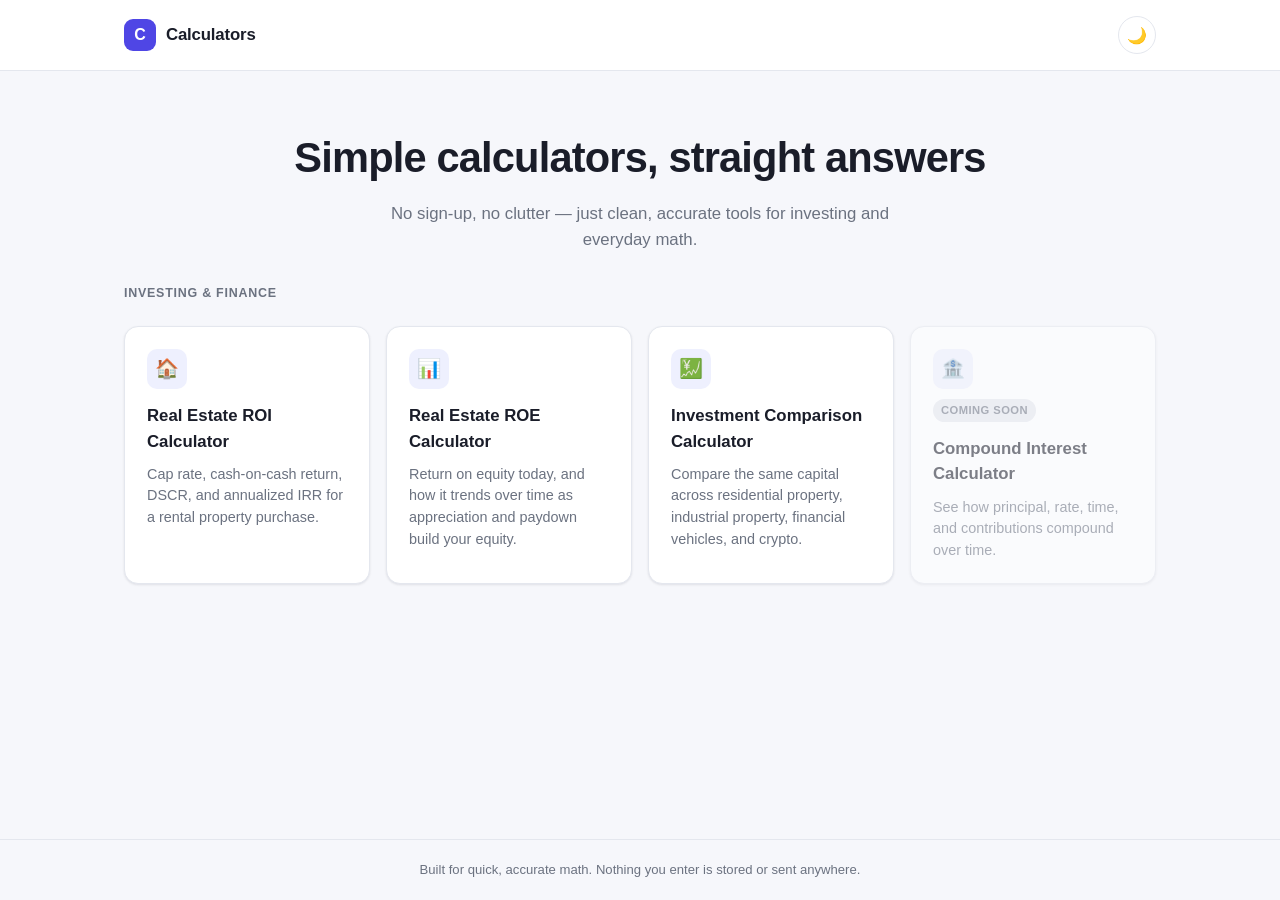
==== index.html @ d0af9599 "Add investment comparison calculator across four asset classes Compares the same capital deployed in" ====
<!doctype html>
<html lang="en">
<head>
  <meta charset="UTF-8" />
  <meta name="viewport" content="width=device-width, initial-scale=1.0" />
  <title>Calculators — Fast, focused financial &amp; everyday tools</title>
  <meta name="description" content="A collection of simple, accurate calculators for investing, finance, and everyday math." />
  <link rel="icon" href="data:image/svg+xml,<svg xmlns=%22http://www.w3.org/2000/svg%22 viewBox=%220 0 100 100%22><text y=%22.9em%22 font-size=%2290%22>🧮</text></svg>" />
  <link rel="stylesheet" href="css/styles.css" />
</head>
<body>
  <header class="site-header">
    <div class="inner">
      <a class="brand" href="index.html">
        <span class="brand-mark">C</span>
        Calculators
      </a>
      <button id="theme-toggle" class="theme-toggle" aria-label="Toggle dark mode">🌙</button>
    </div>
  </header>

  <main>
    <section class="hero">
      <h1>Simple calculators, straight answers</h1>
      <p>No sign-up, no clutter — just clean, accurate tools for investing and everyday math.</p>
    </section>

    <div class="section-label">Investing &amp; Finance</div>
    <div class="calc-grid">
      <a class="calc-card" href="calculators/roi.html">
        <span class="icon">🏠</span>
        <h3>Real Estate ROI Calculator</h3>
        <p>Cap rate, cash-on-cash return, DSCR, and annualized IRR for a rental property purchase.</p>
      </a>

      <a class="calc-card" href="calculators/roe.html">
        <span class="icon">📊</span>
        <h3>Real Estate ROE Calculator</h3>
        <p>Return on equity today, and how it trends over time as appreciation and paydown build your equity.</p>
      </a>

      <a class="calc-card" href="calculators/comparison.html">
        <span class="icon">💹</span>
        <h3>Investment Comparison Calculator</h3>
        <p>Compare the same capital across residential property, industrial property, financial vehicles, and crypto.</p>
      </a>

      <div class="calc-card disabled">
        <span class="icon">🏦</span>
        <span class="badge soon">Coming soon</span>
        <h3>Compound Interest Calculator</h3>
        <p>See how principal, rate, time, and contributions compound over time.</p>
      </div>
    </div>
  </main>

  <footer class="site-footer">
    Built for quick, accurate math. Nothing you enter is stored or sent anywhere.
  </footer>

  <script src="js/theme.js"></script>
</body>
</html>
---- css/styles.css ----
:root {
  --bg: #f6f7fb;
  --surface: #ffffff;
  --surface-hover: #fbfbfe;
  --border: #e4e7ee;
  --text: #1a1d29;
  --text-muted: #6b7280;
  --accent: #4f46e5;
  --accent-hover: #4338ca;
  --accent-soft: #eef0fe;
  --positive: #16a34a;
  --negative: #dc2626;
  --shadow: 0 1px 2px rgba(16, 24, 40, 0.04), 0 1px 3px rgba(16, 24, 40, 0.06);
  --shadow-lg: 0 4px 6px rgba(16, 24, 40, 0.05), 0 10px 20px rgba(16, 24, 40, 0.06);
  --radius: 14px;
  --radius-sm: 8px;
  --series-residential: #2a78d6;
  --series-industrial: #008300;
  --series-financial: #e87ba4;
  --series-crypto: #eda100;
}

:root[data-theme="dark"] {
  --bg: #111318;
  --surface: #1a1d26;
  --surface-hover: #20232e;
  --border: #2b2f3a;
  --text: #edeef2;
  --text-muted: #9aa0ac;
  --accent: #818cf8;
  --accent-hover: #a5b0fb;
  --accent-soft: #262a44;
  --positive: #4ade80;
  --negative: #f87171;
  --shadow: 0 1px 2px rgba(0, 0, 0, 0.2), 0 1px 3px rgba(0, 0, 0, 0.3);
  --shadow-lg: 0 4px 6px rgba(0, 0, 0, 0.2), 0 10px 24px rgba(0, 0, 0, 0.35);
  --series-residential: #3987e5;
  --series-industrial: #008300;
  --series-financial: #d55181;
  --series-crypto: #c98500;
}

@media (prefers-color-scheme: dark) {
  :root:not([data-theme="light"]) {
    --bg: #111318;
    --surface: #1a1d26;
    --surface-hover: #20232e;
    --border: #2b2f3a;
    --text: #edeef2;
    --text-muted: #9aa0ac;
    --accent: #818cf8;
    --accent-hover: #a5b0fb;
    --accent-soft: #262a44;
    --positive: #4ade80;
    --negative: #f87171;
    --shadow: 0 1px 2px rgba(0, 0, 0, 0.2), 0 1px 3px rgba(0, 0, 0, 0.3);
    --shadow-lg: 0 4px 6px rgba(0, 0, 0, 0.2), 0 10px 24px rgba(0, 0, 0, 0.35);
    --series-residential: #3987e5;
    --series-industrial: #008300;
    --series-financial: #d55181;
    --series-crypto: #c98500;
  }
}

* {
  box-sizing: border-box;
}

html, body {
  margin: 0;
  padding: 0;
}

body {
  background: var(--bg);
  color: var(--text);
  font-family: "Inter", -apple-system, BlinkMacSystemFont, "Segoe UI", Roboto, Helvetica, Arial, sans-serif;
  line-height: 1.5;
  -webkit-font-smoothing: antialiased;
  min-height: 100vh;
  display: flex;
  flex-direction: column;
  transition: background 0.2s ease, color 0.2s ease;
}

a {
  color: inherit;
  text-decoration: none;
}

.site-header {
  border-bottom: 1px solid var(--border);
  background: var(--surface);
  position: sticky;
  top: 0;
  z-index: 10;
}

.site-header .inner {
  max-width: 1080px;
  margin: 0 auto;
  padding: 16px 24px;
  display: flex;
  align-items: center;
  justify-content: space-between;
}

.brand {
  display: flex;
  align-items: center;
  gap: 10px;
  font-weight: 700;
  font-size: 1.05rem;
  letter-spacing: -0.01em;
}

.brand-mark {
  display: inline-flex;
  align-items: center;
  justify-content: center;
  width: 32px;
  height: 32px;
  border-radius: 9px;
  background: var(--accent);
  color: #fff;
  font-size: 1rem;
  font-weight: 800;
}

.theme-toggle {
  border: 1px solid var(--border);
  background: var(--surface);
  color: var(--text);
  border-radius: 999px;
  width: 38px;
  height: 38px;
  display: inline-flex;
  align-items: center;
  justify-content: center;
  cursor: pointer;
  font-size: 1rem;
  transition: background 0.15s ease, transform 0.1s ease;
}

.theme-toggle:hover {
  background: var(--surface-hover);
}

.theme-toggle:active {
  transform: scale(0.94);
}

main {
  flex: 1;
  width: 100%;
}

.container {
  max-width: 1080px;
  margin: 0 auto;
  padding: 0 24px;
}

.hero {
  padding: 56px 24px 32px;
  text-align: center;
}

.hero h1 {
  font-size: clamp(1.8rem, 4vw, 2.6rem);
  margin: 0 0 12px;
  letter-spacing: -0.02em;
}

.hero p {
  color: var(--text-muted);
  font-size: 1.05rem;
  max-width: 560px;
  margin: 0 auto;
}

.calc-grid {
  display: grid;
  grid-template-columns: repeat(auto-fill, minmax(240px, 1fr));
  gap: 16px;
  padding: 24px 24px 64px;
  max-width: 1080px;
  margin: 0 auto;
}

.calc-card {
  background: var(--surface);
  border: 1px solid var(--border);
  border-radius: var(--radius);
  padding: 22px;
  box-shadow: var(--shadow);
  transition: transform 0.15s ease, box-shadow 0.15s ease, border-color 0.15s ease;
  display: flex;
  flex-direction: column;
  gap: 10px;
}

.calc-card:hover {
  transform: translateY(-2px);
  box-shadow: var(--shadow-lg);
  border-color: var(--accent);
}

.calc-card .icon {
  width: 40px;
  height: 40px;
  border-radius: 10px;
  background: var(--accent-soft);
  color: var(--accent);
  display: inline-flex;
  align-items: center;
  justify-content: center;
  font-size: 1.2rem;
}

.calc-card h3 {
  margin: 4px 0 0;
  font-size: 1.05rem;
}

.calc-card p {
  margin: 0;
  color: var(--text-muted);
  font-size: 0.9rem;
}

.calc-card.disabled {
  opacity: 0.55;
  cursor: default;
}

.calc-card.disabled:hover {
  transform: none;
  box-shadow: var(--shadow);
  border-color: var(--border);
}

.badge {
  align-self: flex-start;
  font-size: 0.7rem;
  font-weight: 600;
  text-transform: uppercase;
  letter-spacing: 0.04em;
  padding: 3px 8px;
  border-radius: 999px;
  background: var(--accent-soft);
  color: var(--accent);
}

.badge.soon {
  background: var(--border);
  color: var(--text-muted);
}

.section-label {
  max-width: 1080px;
  margin: 0 auto;
  padding: 0 24px;
  color: var(--text-muted);
  font-size: 0.78rem;
  font-weight: 700;
  text-transform: uppercase;
  letter-spacing: 0.06em;
}

.breadcrumb {
  max-width: 760px;
  margin: 24px auto 0;
  padding: 0 24px;
  font-size: 0.85rem;
  color: var(--text-muted);
}

.breadcrumb a:hover {
  color: var(--accent);
}

.calc-page {
  max-width: 760px;
  margin: 0 auto;
  padding: 20px 24px 72px;
}

.calc-page h1 {
  font-size: clamp(1.5rem, 3.5vw, 2rem);
  margin: 8px 0 4px;
  letter-spacing: -0.02em;
}

.calc-page .subtitle {
  color: var(--text-muted);
  margin: 0 0 28px;
}

.panel {
  background: var(--surface);
  border: 1px solid var(--border);
  border-radius: var(--radius);
  box-shadow: var(--shadow);
  padding: 28px;
}

.panel-section + .panel-section {
  margin-top: 30px;
  padding-top: 26px;
  border-top: 1px solid var(--border);
}

.panel-section-header {
  margin-bottom: 16px;
}

.panel-section-header h2 {
  font-size: 0.95rem;
  margin: 0 0 3px;
}

.panel-section-header p {
  margin: 0;
  font-size: 0.82rem;
  color: var(--text-muted);
}

.field-grid {
  display: grid;
  grid-template-columns: 1fr 1fr;
  gap: 18px;
}

.field-grid.cols-3 {
  grid-template-columns: repeat(3, 1fr);
}

.field {
  display: flex;
  flex-direction: column;
  gap: 6px;
}

.field.full {
  grid-column: 1 / -1;
}

.field label {
  font-size: 0.85rem;
  font-weight: 600;
  color: var(--text);
}

.field .hint {
  font-size: 0.78rem;
  color: var(--text-muted);
  margin-top: -2px;
}

.field .computed-note {
  font-size: 0.78rem;
  color: var(--accent);
  margin-top: -2px;
  font-weight: 600;
}

.input-wrap {
  position: relative;
  display: flex;
  align-items: center;
}

.input-wrap .prefix,
.input-wrap .suffix {
  position: absolute;
  color: var(--text-muted);
  font-size: 0.95rem;
  pointer-events: none;
}

.input-wrap .prefix {
  left: 14px;
}

.input-wrap .suffix {
  right: 14px;
}

.input-wrap.has-prefix input {
  padding-left: 28px;
}

.input-wrap.has-suffix input {
  padding-right: 32px;
}

input[type="number"],
input[type="text"] {
  width: 100%;
  padding: 11px 14px;
  border-radius: var(--radius-sm);
  border: 1px solid var(--border);
  background: var(--bg);
  color: var(--text);
  font-size: 1rem;
  font-family: inherit;
  transition: border-color 0.15s ease, box-shadow 0.15s ease;
}

input[type="number"]:focus,
input[type="text"]:focus {
  outline: none;
  border-color: var(--accent);
  box-shadow: 0 0 0 3px var(--accent-soft);
}

input[type="number"]::-webkit-outer-spin-button,
input[type="number"]::-webkit-inner-spin-button {
  -webkit-appearance: none;
  margin: 0;
}

.results {
  margin-top: 26px;
  display: grid;
  grid-template-columns: repeat(auto-fit, minmax(160px, 1fr));
  gap: 14px;
}

.result-tile {
  background: var(--bg);
  border: 1px solid var(--border);
  border-radius: var(--radius-sm);
  padding: 16px;
}

.result-tile .label {
  font-size: 0.78rem;
  color: var(--text-muted);
  font-weight: 600;
  text-transform: uppercase;
  letter-spacing: 0.04em;
  margin-bottom: 6px;
}

.result-tile .value {
  font-size: 1.5rem;
  font-weight: 700;
  letter-spacing: -0.01em;
}

.result-tile .value.positive {
  color: var(--positive);
}

.result-tile .value.negative {
  color: var(--negative);
}

.result-tile.primary {
  background: var(--accent-soft);
  border-color: transparent;
}

.result-tile.primary .value {
  color: var(--accent);
}

.result-tile .value.small {
  font-size: 1.15rem;
}

.result-tile .sub {
  font-size: 0.72rem;
  color: var(--text-muted);
  margin-top: 4px;
}

.results-section {
  margin-top: 30px;
  padding-top: 24px;
  border-top: 1px solid var(--border);
}

.results-section:first-of-type {
  margin-top: 26px;
  padding-top: 24px;
}

.results-section-title {
  display: flex;
  align-items: baseline;
  justify-content: space-between;
  gap: 10px;
  margin-bottom: 14px;
}

.results-section-title h2 {
  font-size: 0.95rem;
  margin: 0;
}

.results-section-title .note {
  font-size: 0.78rem;
  color: var(--text-muted);
}

.results.dense {
  grid-template-columns: repeat(auto-fit, minmax(140px, 1fr));
}

.explainer {
  margin-top: 28px;
  padding-top: 24px;
  border-top: 1px solid var(--border);
  color: var(--text-muted);
  font-size: 0.92rem;
}

.explainer h2 {
  font-size: 1rem;
  color: var(--text);
  margin: 0 0 8px;
}

.explainer code {
  background: var(--bg);
  border: 1px solid var(--border);
  padding: 1px 6px;
  border-radius: 5px;
  font-size: 0.85em;
}

.explainer .formula-block {
  margin: 0 0 16px;
}

.explainer .formula-block:last-child {
  margin-bottom: 0;
}

.explainer .formula-block h3 {
  font-size: 0.88rem;
  color: var(--text);
  margin: 0 0 4px;
}

.callout {
  margin-top: 18px;
  padding: 14px 16px;
  border-radius: var(--radius-sm);
  background: var(--accent-soft);
  border: 1px solid transparent;
  font-size: 0.85rem;
  color: var(--text);
}

.callout strong {
  color: var(--accent);
}

.table-wrap {
  margin-top: 16px;
  border: 1px solid var(--border);
  border-radius: var(--radius-sm);
  overflow-x: auto;
}

table.data-table {
  width: 100%;
  border-collapse: collapse;
  font-size: 0.84rem;
  white-space: nowrap;
}

.data-table th,
.data-table td {
  padding: 10px 14px;
  text-align: right;
}

.data-table th:first-child,
.data-table td:first-child {
  text-align: left;
}

.data-table thead th {
  background: var(--bg);
  font-weight: 600;
  color: var(--text-muted);
  font-size: 0.7rem;
  text-transform: uppercase;
  letter-spacing: 0.04em;
  border-bottom: 1px solid var(--border);
  position: sticky;
  top: 0;
}

.data-table tbody tr:not(:last-child) td {
  border-bottom: 1px solid var(--border);
}

.data-table tbody tr:hover {
  background: var(--surface-hover);
}

.data-table td.positive {
  color: var(--positive);
}

.data-table td.negative {
  color: var(--negative);
}

.site-footer {
  border-top: 1px solid var(--border);
  padding: 20px 24px;
  text-align: center;
  color: var(--text-muted);
  font-size: 0.82rem;
}

/* Asset-class details sections */

.asset-details {
  border: 1px solid var(--border);
  border-radius: var(--radius-sm);
  background: var(--bg);
}

.asset-details + .asset-details {
  margin-top: 14px;
}

.asset-details summary {
  cursor: pointer;
  padding: 16px 18px;
  display: flex;
  align-items: center;
  gap: 10px;
  font-weight: 700;
  font-size: 0.95rem;
  list-style: none;
}

.asset-details summary::-webkit-details-marker {
  display: none;
}

.asset-details summary .chevron {
  margin-left: auto;
  color: var(--text-muted);
  font-size: 0.8rem;
  transition: transform 0.15s ease;
}

.asset-details[open] summary .chevron {
  transform: rotate(90deg);
}

.asset-details summary .blurb {
  font-weight: 400;
  font-size: 0.82rem;
  color: var(--text-muted);
  margin-left: 4px;
}

.asset-details .details-body {
  padding: 4px 18px 20px;
}

.swatch {
  display: inline-block;
  width: 11px;
  height: 11px;
  border-radius: 3px;
  flex: none;
}

.swatch.residential { background: var(--series-residential); }
.swatch.industrial { background: var(--series-industrial); }
.swatch.financial { background: var(--series-financial); }
.swatch.crypto { background: var(--series-crypto); }

/* Bar chart */

.bar-chart {
  display: flex;
  flex-direction: column;
  gap: 16px;
  margin-top: 8px;
}

.bar-row {
  display: grid;
  grid-template-columns: 112px 1fr;
  align-items: center;
  gap: 12px;
}

.bar-row .bar-label {
  display: flex;
  align-items: center;
  gap: 8px;
  font-size: 0.84rem;
  font-weight: 600;
  color: var(--text);
}

.bar-track {
  position: relative;
  height: 24px;
}

.bar-track .zero-line {
  position: absolute;
  top: -3px;
  bottom: -3px;
  width: 1px;
  background: var(--border);
}

.bar-track .bar-fill {
  position: absolute;
  top: 2px;
  bottom: 2px;
  border-radius: 4px;
  min-width: 3px;
}

.bar-track .bar-value {
  position: absolute;
  top: 50%;
  transform: translateY(-50%);
  font-size: 0.82rem;
  font-weight: 700;
  color: var(--text);
  white-space: nowrap;
}

@media (max-width: 700px) {
  .field-grid.cols-3 {
    grid-template-columns: 1fr 1fr;
  }
}

@media (max-width: 560px) {
  .field-grid,
  .field-grid.cols-3 {
    grid-template-columns: 1fr;
  }
}
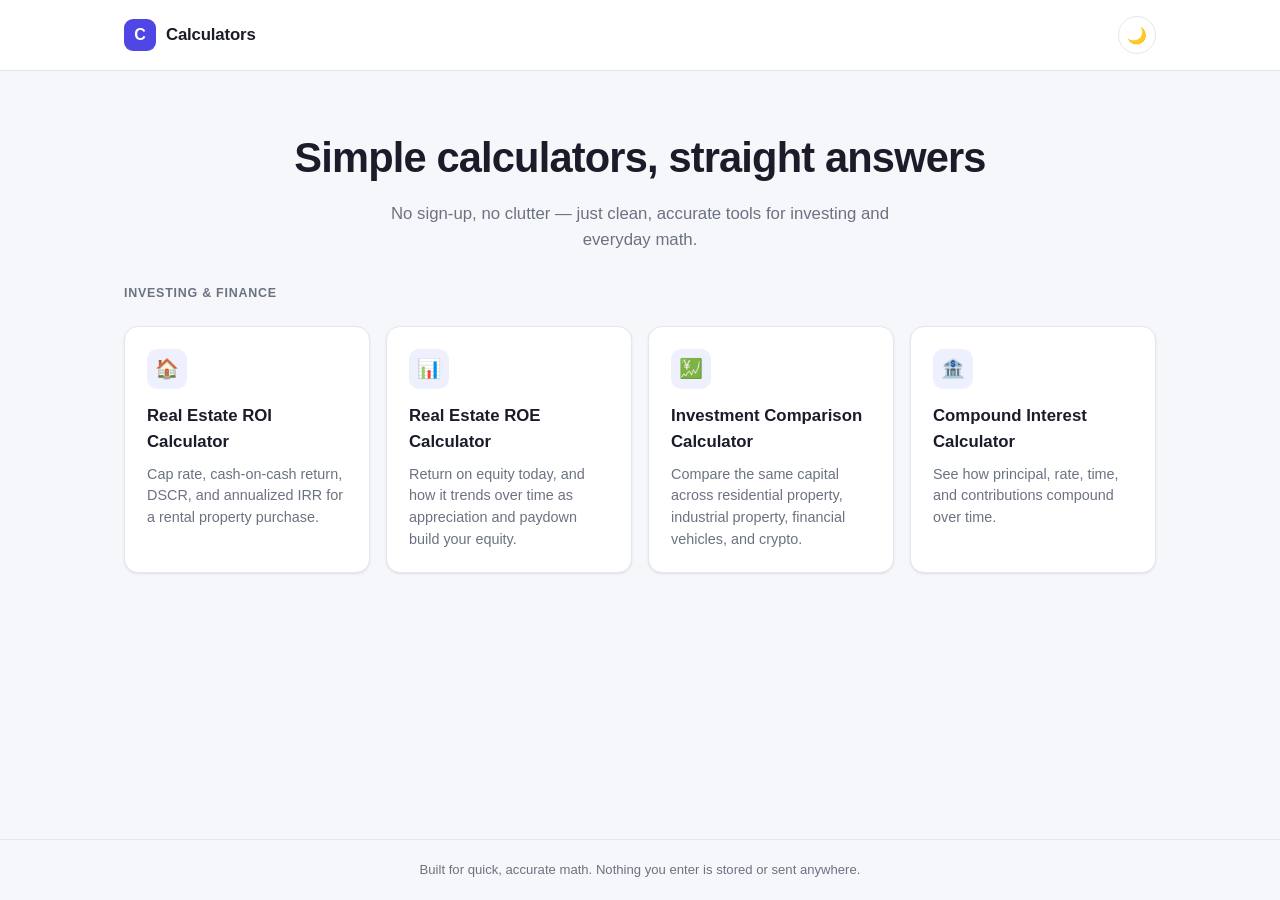
==== commit 49bdbadc: "Add compound interest calculator Principal plus a monthly contribution, compounded at a chosen frequ" ====
--- a/index.html
+++ b/index.html
@@ -45,12 +45,11 @@
         <p>Compare the same capital across residential property, industrial property, financial vehicles, and crypto.</p>
       </a>
 
-      <div class="calc-card disabled">
+      <a class="calc-card" href="calculators/compound-interest.html">
         <span class="icon">🏦</span>
-        <span class="badge soon">Coming soon</span>
         <h3>Compound Interest Calculator</h3>
         <p>See how principal, rate, time, and contributions compound over time.</p>
-      </div>
+      </a>
     </div>
   </main>
 
--- a/css/styles.css
+++ b/css/styles.css
@@ -18,6 +18,8 @@
   --series-industrial: #008300;
   --series-financial: #e87ba4;
   --series-crypto: #eda100;
+  --stack-principal: #c7cbe0;
+  --stack-interest: #4f46e5;
 }
 
 :root[data-theme="dark"] {
@@ -38,6 +40,8 @@
   --series-industrial: #008300;
   --series-financial: #d55181;
   --series-crypto: #c98500;
+  --stack-principal: #383c4a;
+  --stack-interest: #818cf8;
 }
 
 @media (prefers-color-scheme: dark) {
@@ -59,6 +63,8 @@
     --series-industrial: #008300;
     --series-financial: #d55181;
     --series-crypto: #c98500;
+    --stack-principal: #383c4a;
+    --stack-interest: #818cf8;
   }
 }
 
@@ -396,7 +402,8 @@
 }
 
 input[type="number"],
-input[type="text"] {
+input[type="text"],
+select {
   width: 100%;
   padding: 11px 14px;
   border-radius: var(--radius-sm);
@@ -408,8 +415,18 @@
   transition: border-color 0.15s ease, box-shadow 0.15s ease;
 }
 
+select {
+  appearance: none;
+  background-image: url("data:image/svg+xml,%3Csvg xmlns='http://www.w3.org/2000/svg' width='10' height='6' viewBox='0 0 10 6'%3E%3Cpath d='M1 1l4 4 4-4' stroke='%236b7280' stroke-width='1.5' fill='none' stroke-linecap='round' stroke-linejoin='round'/%3E%3C/svg%3E");
+  background-repeat: no-repeat;
+  background-position: right 14px center;
+  padding-right: 32px;
+  cursor: pointer;
+}
+
 input[type="number"]:focus,
-input[type="text"]:focus {
+input[type="text"]:focus,
+select:focus {
   outline: none;
   border-color: var(--accent);
   box-shadow: 0 0 0 3px var(--accent-soft);
@@ -739,6 +756,100 @@
   white-space: nowrap;
 }
 
+/* Growth chart (stacked columns) */
+
+.chart-legend {
+  display: flex;
+  gap: 18px;
+  margin-bottom: 14px;
+  font-size: 0.82rem;
+  color: var(--text-muted);
+}
+
+.chart-legend .legend-item {
+  display: flex;
+  align-items: center;
+  gap: 7px;
+}
+
+.chart-legend .swatch {
+  border-radius: 2px;
+}
+
+.growth-chart-wrap {
+  overflow-x: auto;
+  padding-bottom: 4px;
+}
+
+.growth-chart {
+  display: flex;
+  align-items: flex-end;
+  gap: 3px;
+  height: 220px;
+  min-width: 100%;
+  border-bottom: 1px solid var(--border);
+  padding-top: 28px;
+}
+
+.growth-col {
+  flex: 1 0 auto;
+  width: 14px;
+  height: 100%;
+  display: flex;
+  flex-direction: column;
+  justify-content: flex-end;
+  position: relative;
+}
+
+.growth-col .col-bar {
+  display: flex;
+  flex-direction: column;
+  width: 100%;
+  border-radius: 3px 3px 0 0;
+  overflow: hidden;
+}
+
+.growth-col .seg-interest {
+  background: var(--stack-interest);
+  width: 100%;
+}
+
+.growth-col .seg-principal {
+  background: var(--stack-principal);
+  width: 100%;
+}
+
+.growth-col .col-total {
+  position: absolute;
+  left: 50%;
+  transform: translateX(-50%);
+  font-size: 0.76rem;
+  font-weight: 700;
+  color: var(--text);
+  white-space: nowrap;
+}
+
+.growth-col .col-total.col-total-end {
+  left: auto;
+  right: 0;
+  transform: none;
+}
+
+.growth-ticks {
+  display: flex;
+  gap: 3px;
+  min-width: 100%;
+  margin-top: 6px;
+}
+
+.growth-ticks .tick {
+  flex: 1 0 auto;
+  width: 14px;
+  text-align: center;
+  font-size: 0.7rem;
+  color: var(--text-muted);
+}
+
 @media (max-width: 700px) {
   .field-grid.cols-3 {
     grid-template-columns: 1fr 1fr;
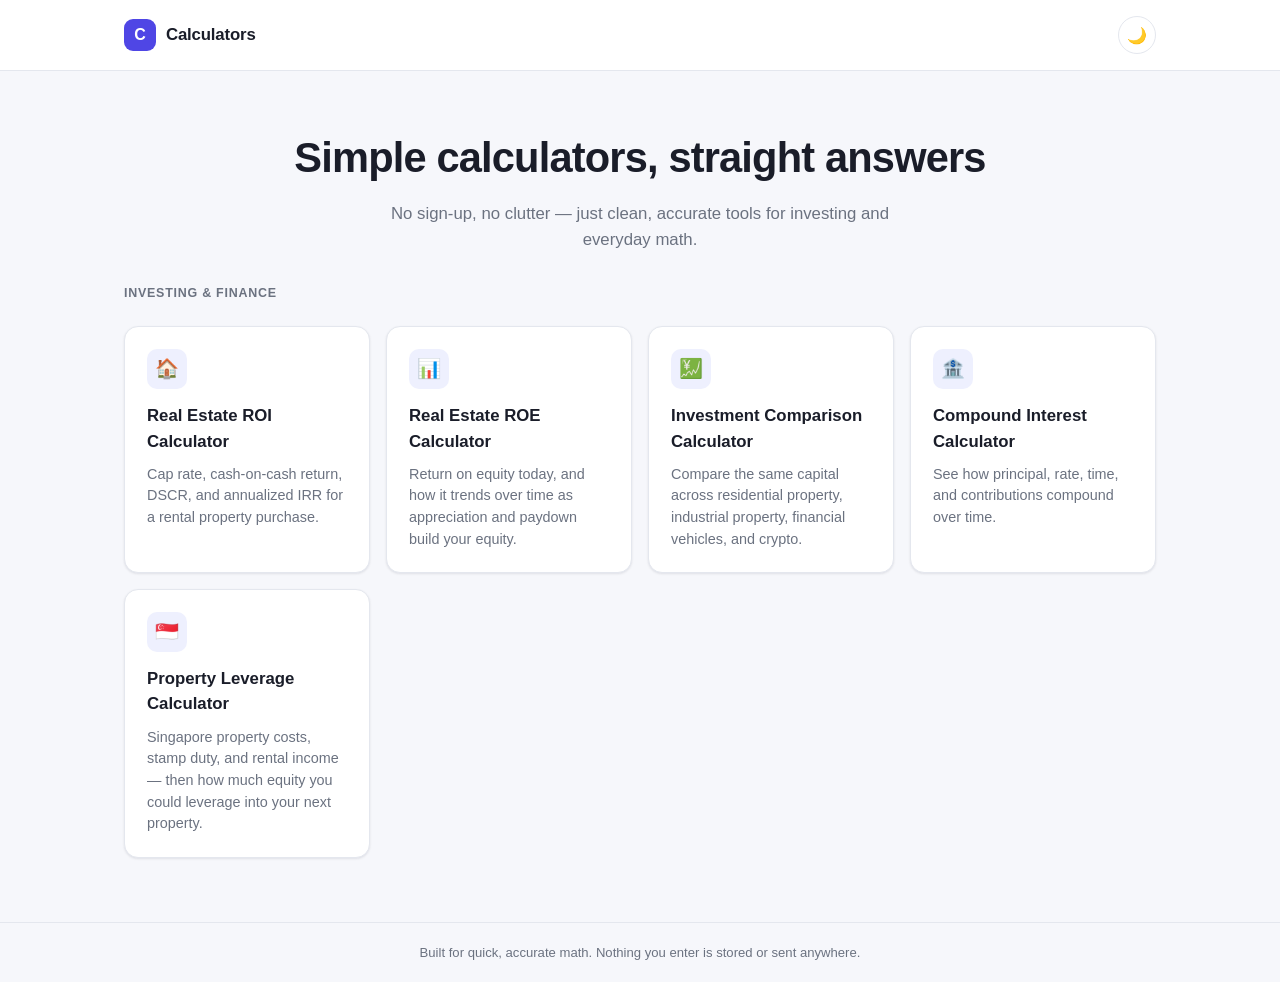
==== commit 6733e9b2: "Add Singapore property leverage calculator Reproduces the buy/hold/sell-and-leverage-into-next-prope" ====
--- a/index.html
+++ b/index.html
@@ -50,6 +50,12 @@
         <h3>Compound Interest Calculator</h3>
         <p>See how principal, rate, time, and contributions compound over time.</p>
       </a>
+
+      <a class="calc-card" href="calculators/property-leverage.html">
+        <span class="icon">🇸🇬</span>
+        <h3>Property Leverage Calculator</h3>
+        <p>Singapore property costs, stamp duty, and rental income — then how much equity you could leverage into your next property.</p>
+      </a>
     </div>
   </main>
 
--- a/css/styles.css
+++ b/css/styles.css
@@ -438,6 +438,15 @@
   margin: 0;
 }
 
+.display-value {
+  padding: 11px 14px;
+  border-radius: var(--radius-sm);
+  border: 1px solid var(--border);
+  background: var(--bg);
+  color: var(--text-muted);
+  font-size: 1rem;
+}
+
 .results {
   margin-top: 26px;
   display: grid;
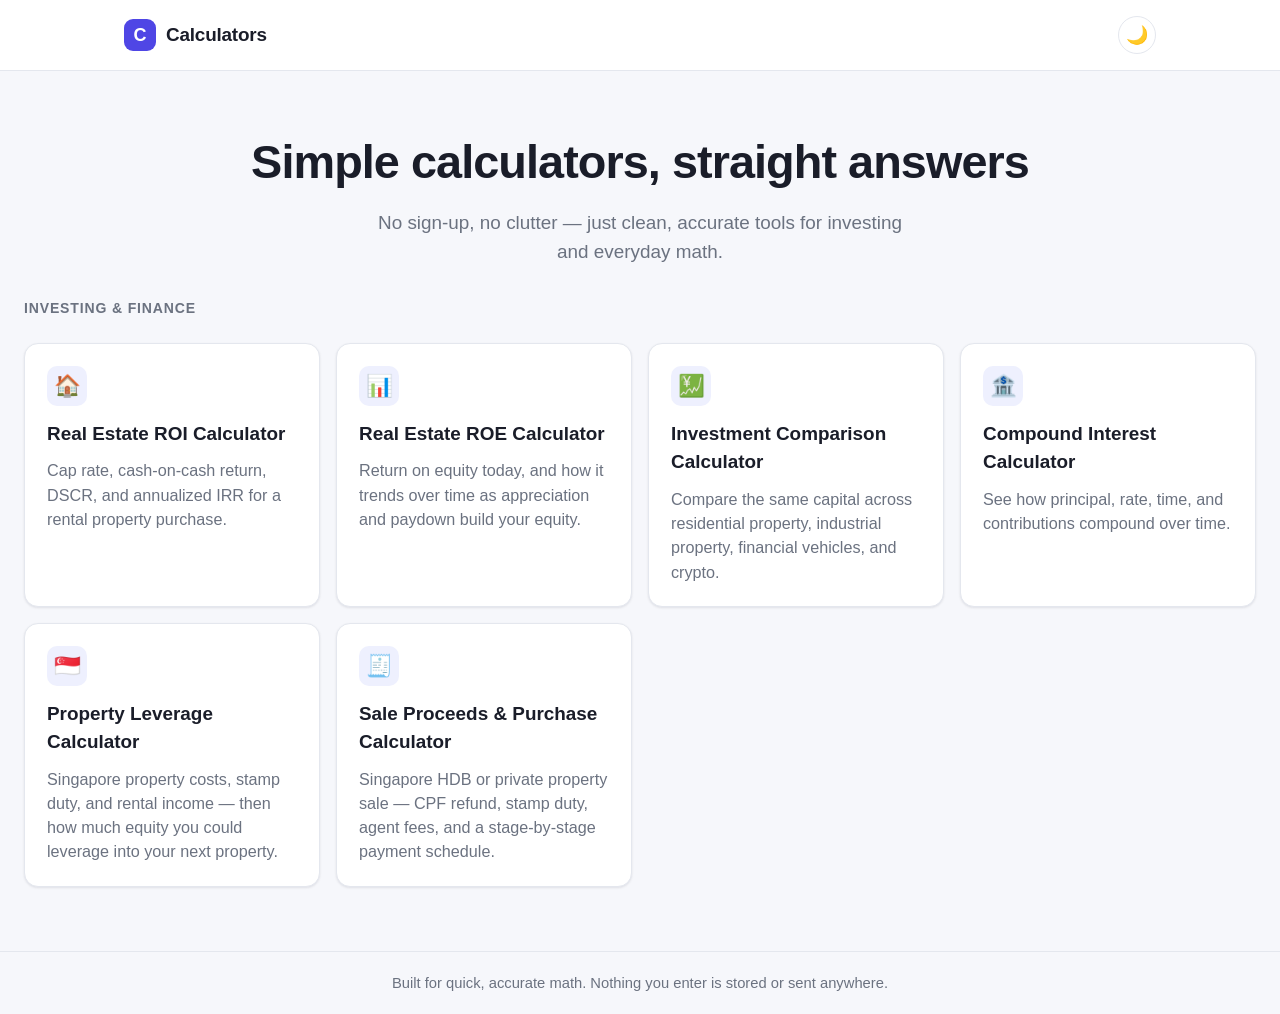
==== commit a79748b0: "Add Sale Proceeds & Purchase Calculator (Stage 1: Sale Proceeds) New calculator page with an HDB/Pri" ====
--- a/index.html
+++ b/index.html
@@ -56,6 +56,12 @@
         <h3>Property Leverage Calculator</h3>
         <p>Singapore property costs, stamp duty, and rental income — then how much equity you could leverage into your next property.</p>
       </a>
+
+      <a class="calc-card" href="calculators/property-transaction.html">
+        <span class="icon">🧾</span>
+        <h3>Sale Proceeds &amp; Purchase Calculator</h3>
+        <p>Singapore HDB or private property sale — CPF refund, stamp duty, agent fees, and a stage-by-stage payment schedule.</p>
+      </a>
     </div>
   </main>
 
--- a/css/styles.css
+++ b/css/styles.css
@@ -72,6 +72,19 @@
   box-sizing: border-box;
 }
 
+/* Author rules setting display:grid/flex on an element (e.g. .field-grid) otherwise
+   beat the browser's default [hidden] { display: none } — author styles always win
+   over the user-agent stylesheet regardless of specificity. */
+[hidden] {
+  display: none !important;
+}
+
+html {
+  /* Every font-size in this stylesheet is in rem, so bumping the root size scales the
+     whole site's type uniformly — 16px -> 18px, about 12.5% larger across the board. */
+  font-size: 112.5%;
+}
+
 html, body {
   margin: 0;
   padding: 0;
@@ -105,7 +118,7 @@
 .site-header .inner {
   max-width: 1080px;
   margin: 0 auto;
-  padding: 16px 24px;
+  padding: 16px clamp(16px, 4vw, 24px);
   display: flex;
   align-items: center;
   justify-content: space-between;
@@ -164,11 +177,11 @@
 .container {
   max-width: 1080px;
   margin: 0 auto;
-  padding: 0 24px;
+  padding: 0 clamp(16px, 4vw, 24px);
 }
 
 .hero {
-  padding: 56px 24px 32px;
+  padding: clamp(32px, 8vw, 56px) clamp(16px, 4vw, 24px) 32px;
   text-align: center;
 }
 
@@ -187,10 +200,10 @@
 
 .calc-grid {
   display: grid;
-  grid-template-columns: repeat(auto-fill, minmax(240px, 1fr));
+  grid-template-columns: repeat(auto-fill, minmax(min(240px, 100%), 1fr));
   gap: 16px;
-  padding: 24px 24px 64px;
-  max-width: 1080px;
+  padding: 24px clamp(16px, 4vw, 24px) 64px;
+  max-width: 1280px;
   margin: 0 auto;
 }
 
@@ -264,9 +277,9 @@
 }
 
 .section-label {
-  max-width: 1080px;
+  max-width: 1280px;
   margin: 0 auto;
-  padding: 0 24px;
+  padding: 0 clamp(16px, 4vw, 24px);
   color: var(--text-muted);
   font-size: 0.78rem;
   font-weight: 700;
@@ -275,9 +288,9 @@
 }
 
 .breadcrumb {
-  max-width: 760px;
+  max-width: 1120px;
   margin: 24px auto 0;
-  padding: 0 24px;
+  padding: 0 clamp(16px, 4vw, 24px);
   font-size: 0.85rem;
   color: var(--text-muted);
 }
@@ -289,7 +302,26 @@
 .calc-page {
   max-width: 760px;
   margin: 0 auto;
-  padding: 20px 24px 72px;
+  padding: 20px clamp(16px, 4vw, 24px) 72px;
+  width: 100%;
+}
+
+@media (min-width: 900px) {
+  .calc-page {
+    max-width: 900px;
+  }
+}
+
+@media (min-width: 1200px) {
+  .calc-page {
+    max-width: 1060px;
+  }
+}
+
+@media (min-width: 1600px) {
+  .calc-page {
+    max-width: 1200px;
+  }
 }
 
 .calc-page h1 {
@@ -308,7 +340,19 @@
   border: 1px solid var(--border);
   border-radius: var(--radius);
   box-shadow: var(--shadow);
-  padding: 28px;
+  padding: 20px;
+}
+
+@media (min-width: 640px) {
+  .panel {
+    padding: 28px;
+  }
+}
+
+@media (min-width: 1200px) {
+  .panel {
+    padding: 36px;
+  }
 }
 
 .panel-section + .panel-section {
@@ -334,12 +378,12 @@
 
 .field-grid {
   display: grid;
-  grid-template-columns: 1fr 1fr;
+  grid-template-columns: repeat(auto-fit, minmax(min(220px, 100%), 1fr));
   gap: 18px;
 }
 
 .field-grid.cols-3 {
-  grid-template-columns: repeat(3, 1fr);
+  grid-template-columns: repeat(auto-fit, minmax(min(160px, 100%), 1fr));
 }
 
 .field {
@@ -371,34 +415,39 @@
   font-weight: 600;
 }
 
+/* The prefix/suffix ("$", "S$", "%", "/mo"...) sit as normal flex siblings of the input,
+   taking whatever width their own text needs — rather than being absolutely positioned
+   with a hand-guessed padding reserved on the input, which silently breaks for any prefix
+   wider than a single "$" glyph (e.g. "S$") or at a larger base font size. */
 .input-wrap {
   position: relative;
   display: flex;
   align-items: center;
+  border-radius: var(--radius-sm);
+  border: 1px solid var(--border);
+  background: var(--bg);
+  transition: border-color 0.15s ease, box-shadow 0.15s ease;
+}
+
+.input-wrap:focus-within {
+  border-color: var(--accent);
+  box-shadow: 0 0 0 3px var(--accent-soft);
 }
 
 .input-wrap .prefix,
 .input-wrap .suffix {
-  position: absolute;
   color: var(--text-muted);
   font-size: 0.95rem;
-  pointer-events: none;
+  white-space: nowrap;
+  flex: none;
 }
 
 .input-wrap .prefix {
-  left: 14px;
+  padding-left: 14px;
 }
 
 .input-wrap .suffix {
-  right: 14px;
-}
-
-.input-wrap.has-prefix input {
-  padding-left: 28px;
-}
-
-.input-wrap.has-suffix input {
-  padding-right: 32px;
+  padding-right: 14px;
 }
 
 input[type="number"],
@@ -438,6 +487,28 @@
   margin: 0;
 }
 
+/* Inside .input-wrap, the border/background/focus-ring live on the wrap itself (so the
+   prefix/suffix visually sit inside the same box) — the input becomes a plain flex child. */
+.input-wrap input {
+  flex: 1;
+  min-width: 0;
+  border: none;
+  background: transparent;
+}
+
+.input-wrap.has-prefix input {
+  padding-left: 4px;
+}
+
+.input-wrap.has-suffix input {
+  padding-right: 4px;
+}
+
+.input-wrap input:focus {
+  border-color: transparent;
+  box-shadow: none;
+}
+
 .display-value {
   padding: 11px 14px;
   border-radius: var(--radius-sm);
@@ -450,7 +521,7 @@
 .results {
   margin-top: 26px;
   display: grid;
-  grid-template-columns: repeat(auto-fit, minmax(160px, 1fr));
+  grid-template-columns: repeat(auto-fit, minmax(min(160px, 100%), 1fr));
   gap: 14px;
 }
 
@@ -533,7 +604,7 @@
 }
 
 .results.dense {
-  grid-template-columns: repeat(auto-fit, minmax(140px, 1fr));
+  grid-template-columns: repeat(auto-fit, minmax(min(140px, 100%), 1fr));
 }
 
 .explainer {
@@ -859,15 +930,387 @@
   color: var(--text-muted);
 }
 
-@media (max-width: 700px) {
-  .field-grid.cols-3 {
-    grid-template-columns: 1fr 1fr;
+@media (max-width: 420px) {
+  .bar-row {
+    grid-template-columns: 1fr;
+    gap: 4px;
   }
 }
 
-@media (max-width: 560px) {
-  .field-grid,
-  .field-grid.cols-3 {
-    grid-template-columns: 1fr;
+/* Page-level tabs (e.g. "Sale Proceeds" / "Resale Purchase") */
+
+.page-tabs {
+  display: flex;
+  gap: 6px;
+  border-bottom: 1px solid var(--border);
+  margin-bottom: 24px;
+  overflow-x: auto;
+}
+
+.page-tab {
+  appearance: none;
+  border: none;
+  background: none;
+  color: var(--text-muted);
+  font: inherit;
+  font-weight: 700;
+  font-size: 0.95rem;
+  padding: 10px 4px 12px;
+  margin-right: 22px;
+  cursor: pointer;
+  border-bottom: 2px solid transparent;
+  white-space: nowrap;
+}
+
+.page-tab:hover {
+  color: var(--text);
+}
+
+.page-tab.active {
+  color: var(--accent);
+  border-bottom-color: var(--accent);
+}
+
+.page-tab:disabled {
+  color: var(--border);
+  cursor: default;
+}
+
+.page-tab:disabled:hover {
+  color: var(--border);
+}
+
+/* Segmented pill toggle — mutually exclusive choices (HDB/Private, loan type...) */
+
+.segmented {
+  display: inline-flex;
+  flex-wrap: wrap;
+  gap: 6px;
+  background: var(--bg);
+  border: 1px solid var(--border);
+  border-radius: 999px;
+  padding: 4px;
+}
+
+.segmented button {
+  appearance: none;
+  border: none;
+  background: none;
+  color: var(--text-muted);
+  font: inherit;
+  font-weight: 600;
+  font-size: 0.85rem;
+  padding: 8px 16px;
+  border-radius: 999px;
+  cursor: pointer;
+  transition: background 0.15s ease, color 0.15s ease;
+}
+
+.segmented button:hover {
+  color: var(--text);
+}
+
+.segmented button.active {
+  background: var(--accent);
+  color: #fff;
+}
+
+/* Colored full-width summary bars (gross proceeds, total expenses, net result...) */
+
+.summary-bar {
+  border-radius: var(--radius-sm);
+  padding: 16px 18px;
+  margin-top: 18px;
+}
+
+.summary-bar .summary-bar-row {
+  display: flex;
+  align-items: baseline;
+  justify-content: space-between;
+  gap: 12px;
+  flex-wrap: wrap;
+}
+
+.summary-bar .label {
+  font-weight: 700;
+  font-size: 1rem;
+}
+
+.summary-bar .formula {
+  font-size: 0.78rem;
+  font-style: italic;
+  opacity: 0.85;
+  margin-top: 2px;
+}
+
+.summary-bar .value {
+  font-size: 1.3rem;
+  font-weight: 800;
+  letter-spacing: -0.01em;
+}
+
+.summary-bar .sub-list {
+  list-style: none;
+  margin: 10px 0 0;
+  padding: 10px 0 0;
+  border-top: 1px solid rgba(255, 255, 255, 0.25);
+  font-size: 0.85rem;
+  display: flex;
+  flex-direction: column;
+  gap: 4px;
+}
+
+.summary-bar.tone-accent {
+  background: var(--accent);
+  color: #fff;
+}
+
+.summary-bar.tone-negative {
+  background: var(--negative);
+  color: #fff;
+}
+
+.summary-bar.tone-muted {
+  background: var(--accent-soft);
+  color: var(--text);
+}
+
+.summary-bar.tone-muted .formula {
+  color: var(--text-muted);
+  font-style: normal;
+}
+
+/* Small on/off switch (e.g. "auto-calculate agent fee") */
+
+.switch {
+  position: relative;
+  display: inline-block;
+  width: 40px;
+  height: 24px;
+  flex: none;
+}
+
+.switch input {
+  opacity: 0;
+  width: 0;
+  height: 0;
+}
+
+.switch .track {
+  position: absolute;
+  inset: 0;
+  background: var(--border);
+  border-radius: 999px;
+  transition: background 0.15s ease;
+  cursor: pointer;
+}
+
+.switch .track::before {
+  content: "";
+  position: absolute;
+  width: 18px;
+  height: 18px;
+  left: 3px;
+  top: 3px;
+  background: #fff;
+  border-radius: 50%;
+  transition: transform 0.15s ease;
+  box-shadow: 0 1px 2px rgba(0, 0, 0, 0.25);
+}
+
+.switch input:checked + .track {
+  background: var(--positive);
+}
+
+.switch input:checked + .track::before {
+  transform: translateX(16px);
+}
+
+.switch input:focus-visible + .track {
+  outline: 2px solid var(--accent);
+  outline-offset: 2px;
+}
+
+/* Seller cards (dynamic list) */
+
+.seller-grid {
+  display: grid;
+  grid-template-columns: repeat(auto-fit, minmax(min(220px, 100%), 1fr));
+  gap: 14px;
+  margin-top: 14px;
+}
+
+.seller-card {
+  background: var(--bg);
+  border: 1px solid var(--border);
+  border-radius: var(--radius-sm);
+  padding: 14px;
+}
+
+.seller-card .seller-card-title {
+  font-weight: 700;
+  font-size: 0.88rem;
+  margin-bottom: 10px;
+  color: var(--accent);
+}
+
+.add-seller-btn {
+  appearance: none;
+  border: none;
+  background: none;
+  color: var(--accent);
+  font: inherit;
+  font-weight: 600;
+  font-size: 0.85rem;
+  cursor: pointer;
+  padding: 0;
+  text-decoration: underline;
+}
+
+.add-seller-btn:disabled {
+  color: var(--text-muted);
+  text-decoration: none;
+  cursor: default;
+}
+
+/* Payment schedule timeline — a single continuous rail line (positioned on the outer
+   .timeline container) with dots/duration-badges layered on top of it per row, rather than
+   trying to stitch together a line from each row's own edge (which fights row-height
+   stretching in a grid). Rows are either a milestone (dot + card) or a duration gap
+   (vertical badge, no card). */
+
+.timeline {
+  position: relative;
+}
+
+.timeline::before {
+  content: "";
+  position: absolute;
+  left: 17px;
+  top: 11px;
+  bottom: 11px;
+  width: 2px;
+  background: var(--border);
+  z-index: 0;
+}
+
+.timeline-item {
+  position: relative;
+  z-index: 1;
+  display: grid;
+  grid-template-columns: 34px 1fr;
+  gap: 14px;
+  align-items: start;
+}
+
+.timeline-item .timeline-rail {
+  display: flex;
+  justify-content: center;
+}
+
+.timeline-item .timeline-dot {
+  width: 22px;
+  height: 22px;
+  border-radius: 50%;
+  border: 2px solid var(--text-muted);
+  background: var(--surface);
+  flex: none;
+}
+
+.timeline-item.done .timeline-dot {
+  border-color: var(--positive);
+  background: var(--positive);
+}
+
+.timeline-item .timeline-gap {
+  font-size: 0.65rem;
+  font-weight: 700;
+  color: #fff;
+  background: var(--text);
+  border-radius: 6px;
+  padding: 8px 3px;
+  text-align: center;
+  writing-mode: vertical-rl;
+  text-orientation: mixed;
+  margin: 6px 0;
+}
+
+.timeline-card {
+  background: var(--surface);
+  border: 1px solid var(--border);
+  border-radius: var(--radius-sm);
+  margin-bottom: 14px;
+  overflow: hidden;
+}
+
+.timeline-card .timeline-card-title {
+  background: var(--accent-soft);
+  color: var(--text);
+  font-weight: 700;
+  font-size: 0.88rem;
+  padding: 10px 14px;
+}
+
+.timeline-card .timeline-card-body {
+  padding: 12px 14px;
+  font-size: 0.85rem;
+}
+
+.timeline-card .timeline-card-body:empty {
+  display: none;
+}
+
+.timeline-card .tl-cash-payment {
+  color: var(--negative);
+  font-weight: 700;
+  margin-bottom: 6px;
+}
+
+.timeline-card .tl-note {
+  font-weight: 700;
+  margin-top: 8px;
+}
+
+.timeline-card .tl-note .tl-note-sub {
+  font-weight: 400;
+  color: var(--text-muted);
+  font-size: 0.78rem;
+}
+
+.timeline-card ul {
+  list-style: none;
+  margin: 0;
+  padding: 0;
+  display: flex;
+  flex-direction: column;
+  gap: 3px;
+}
+
+.timeline-card .tl-fields {
+  display: grid;
+  grid-template-columns: repeat(auto-fit, minmax(min(140px, 100%), 1fr));
+  gap: 10px;
+  margin-bottom: 8px;
+}
+
+/* Two-column layout: calculation summary (left) + payment schedule (right) */
+
+.pt-grid {
+  display: grid;
+  grid-template-columns: 1fr;
+  gap: 24px;
+  align-items: start;
+}
+
+@media (min-width: 1000px) {
+  .pt-grid {
+    grid-template-columns: 1.3fr 1fr;
   }
 }
+
+.pt-side-title {
+  font-size: 1.05rem;
+  font-weight: 800;
+  color: var(--accent);
+  margin: 0 0 16px;
+}
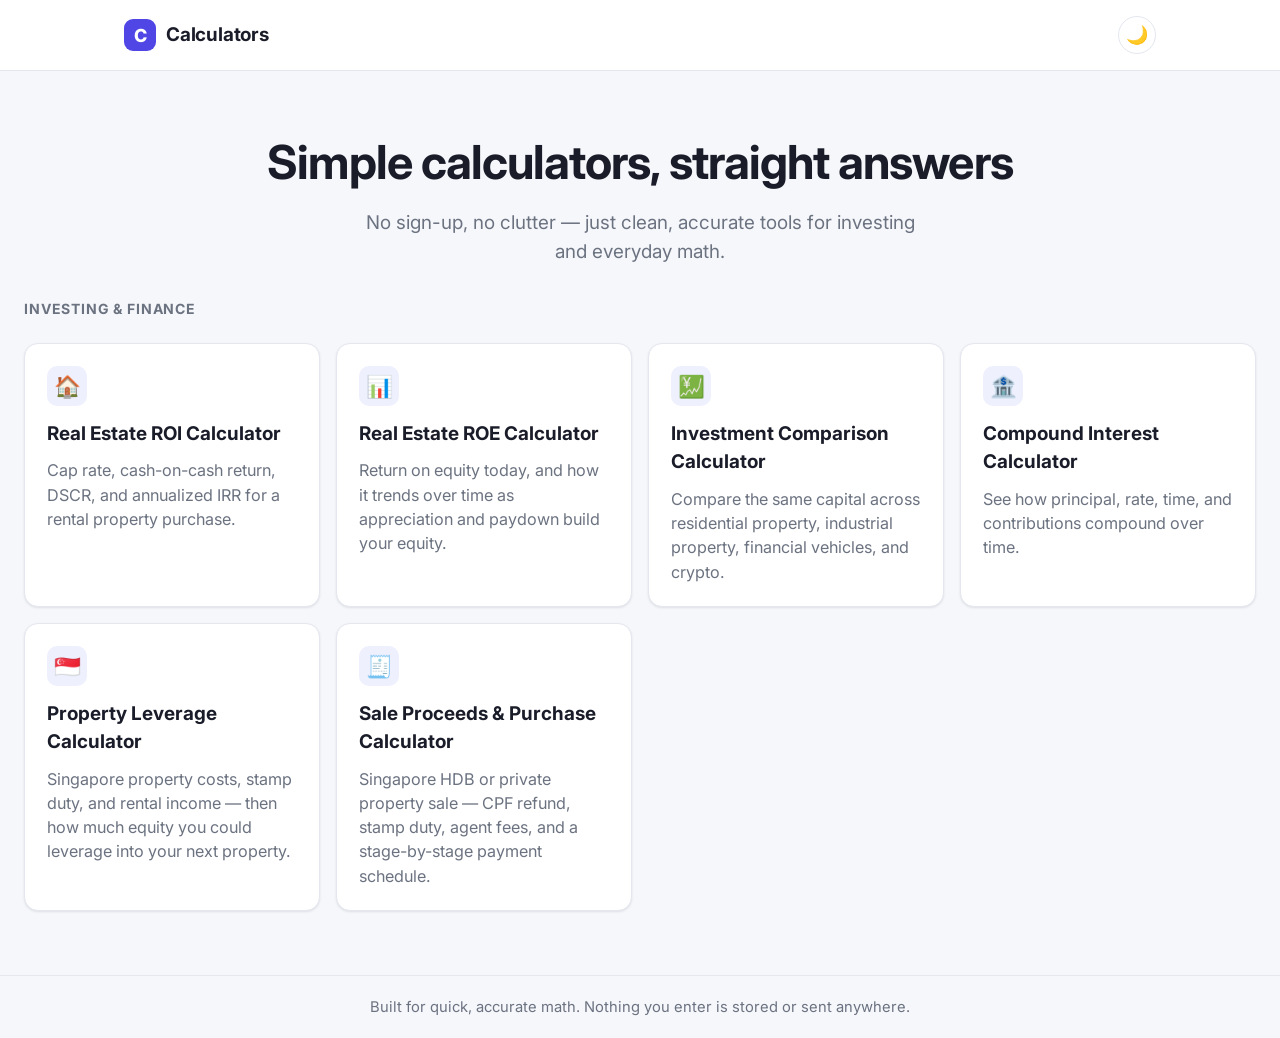
==== commit 08850a02: "Sitewide visual polish: real webfont, color-coded sections, name casing Loads the actual Inter webfo" ====
--- a/index.html
+++ b/index.html
@@ -6,6 +6,9 @@
   <title>Calculators — Fast, focused financial &amp; everyday tools</title>
   <meta name="description" content="A collection of simple, accurate calculators for investing, finance, and everyday math." />
   <link rel="icon" href="data:image/svg+xml,<svg xmlns=%22http://www.w3.org/2000/svg%22 viewBox=%220 0 100 100%22><text y=%22.9em%22 font-size=%2290%22>🧮</text></svg>" />
+  <link rel="preconnect" href="https://fonts.googleapis.com" />
+  <link rel="preconnect" href="https://fonts.gstatic.com" crossorigin />
+  <link href="https://fonts.googleapis.com/css2?family=Inter:wght@400;500;600;700;800&display=swap" rel="stylesheet" />
   <link rel="stylesheet" href="css/styles.css" />
 </head>
 <body>
--- a/css/styles.css
+++ b/css/styles.css
@@ -20,6 +20,14 @@
   --series-crypto: #eda100;
   --stack-principal: #c7cbe0;
   --stack-interest: #4f46e5;
+  /* Section hues — cycle through these to color-code the parts of a single calculator
+     (inputs, loan terms, expenses, totals…) so the eye can tell them apart at a glance. */
+  --hue-0: #4f46e5;
+  --hue-1: #0891b2;
+  --hue-2: #b45309;
+  --hue-3: #be185d;
+  --hue-4: #16a34a;
+  --hue-5: #7c3aed;
 }
 
 :root[data-theme="dark"] {
@@ -42,6 +50,12 @@
   --series-crypto: #c98500;
   --stack-principal: #383c4a;
   --stack-interest: #818cf8;
+  --hue-0: #818cf8;
+  --hue-1: #22d3ee;
+  --hue-2: #fbbf24;
+  --hue-3: #f472b6;
+  --hue-4: #4ade80;
+  --hue-5: #a78bfa;
 }
 
 @media (prefers-color-scheme: dark) {
@@ -65,6 +79,12 @@
     --series-crypto: #c98500;
     --stack-principal: #383c4a;
     --stack-interest: #818cf8;
+    --hue-0: #818cf8;
+    --hue-1: #22d3ee;
+    --hue-2: #fbbf24;
+    --hue-3: #f472b6;
+    --hue-4: #4ade80;
+    --hue-5: #a78bfa;
   }
 }
 
@@ -314,13 +334,13 @@
 
 @media (min-width: 1200px) {
   .calc-page {
-    max-width: 1060px;
+    max-width: 1200px;
   }
 }
 
 @media (min-width: 1600px) {
   .calc-page {
-    max-width: 1200px;
+    max-width: 1400px;
   }
 }
 
@@ -358,7 +378,7 @@
 .panel-section + .panel-section {
   margin-top: 30px;
   padding-top: 26px;
-  border-top: 1px solid var(--border);
+  border-top: 2px solid var(--section-hue, var(--border));
 }
 
 .panel-section-header {
@@ -366,8 +386,25 @@
 }
 
 .panel-section-header h2 {
-  font-size: 0.95rem;
+  font-size: 1rem;
   margin: 0 0 3px;
+  display: flex;
+  align-items: center;
+  gap: 9px;
+}
+
+/* Colored square marker in front of each section heading — cycles through --hue-0..5
+   (assigned as --section-hue by js/section-tone.js, which counts each element's position
+   among same-class siblings so the coloring works regardless of what else shares the
+   parent). Falls back to a plain accent dot if that script hasn't run for any reason. */
+.panel-section-header h2::before,
+.results-section-title h2::before {
+  content: "";
+  flex: none;
+  width: 10px;
+  height: 10px;
+  border-radius: 3px;
+  background: var(--section-hue, var(--accent));
 }
 
 .panel-section-header p {
@@ -577,7 +614,7 @@
 .results-section {
   margin-top: 30px;
   padding-top: 24px;
-  border-top: 1px solid var(--border);
+  border-top: 2px solid var(--section-hue, var(--border));
 }
 
 .results-section:first-of-type {
@@ -594,8 +631,11 @@
 }
 
 .results-section-title h2 {
-  font-size: 0.95rem;
+  font-size: 1rem;
   margin: 0;
+  display: flex;
+  align-items: center;
+  gap: 9px;
 }
 
 .results-section-title .note {
@@ -708,6 +748,74 @@
 
 .data-table td.negative {
   color: var(--negative);
+}
+
+/* Progressive payment schedule: narrower columns with wrapping headers (and
+   wrapping stage names) so the whole table fits without horizontal scroll,
+   unlike the other data tables here which stay single-line + scrollable. */
+#buc-schedule-table {
+  table-layout: fixed;
+}
+
+#buc-schedule-table th,
+#buc-schedule-table td {
+  padding: 8px 6px;
+  font-size: 0.74rem;
+  white-space: normal;
+  word-break: normal;
+  overflow-wrap: normal;
+  line-height: 1.25;
+}
+
+#buc-schedule-table th:first-child,
+#buc-schedule-table td:first-child {
+  width: 15%;
+}
+
+/* Bonus leverage table: same narrowing treatment — only 7 columns, so this
+   comfortably fits without horizontal scroll. */
+#leverage-table {
+  table-layout: fixed;
+}
+
+#leverage-table th,
+#leverage-table td {
+  padding: 8px 6px;
+  font-size: 0.76rem;
+  white-space: normal;
+  word-break: normal;
+  overflow-wrap: normal;
+  line-height: 1.25;
+}
+
+#leverage-table th:first-child,
+#leverage-table td:first-child {
+  width: 16%;
+}
+
+/* Year-by-year table: 12 columns of real dollar figures doesn't comfortably
+   fit one view without either shrinking past legibility or, worse, forcing
+   numbers into columns too narrow for them (which visually overlaps
+   neighboring cells — a real bug we hit trying to force zero-scroll here).
+   So: keep the font readable, keep numbers on one line each (never wrap,
+   so they can never overlap), and let it scroll horizontally — the scroll
+   hint below already tells people to do that. Headers still wrap at word
+   boundaries since that costs nothing and helps a little. */
+#yearly-table th {
+  white-space: normal;
+  word-break: normal;
+  overflow-wrap: normal;
+  line-height: 1.3;
+}
+
+#yearly-table td {
+  white-space: nowrap;
+}
+
+#yearly-table th,
+#yearly-table td {
+  padding: 10px 12px;
+  font-size: 0.82rem;
 }
 
 .site-footer {
@@ -1208,6 +1316,13 @@
   justify-content: center;
 }
 
+/* Reserves vertical space between two cards for the gap row even though the badge itself
+   is positioned absolutely (see .timeline-gap below) and so no longer contributes height
+   to this row on its own. */
+.timeline-item .timeline-rail:has(.timeline-gap) {
+  min-height: 90px;
+}
+
 .timeline-item .timeline-dot {
   width: 22px;
   height: 22px;
@@ -1215,6 +1330,12 @@
   border: 2px solid var(--text-muted);
   background: var(--surface);
   flex: none;
+  /* .timeline-item top-aligns the rail against the whole card (title + body), so with no
+     offset the dot sits level with the card's top edge — visibly above the title text's own
+     vertical center. This nudges it down to align with the title bar specifically, whose
+     height is fixed (padding: 10px 14px, 0.88rem text) regardless of how tall the card's
+     body content underneath happens to be. */
+  margin-top: 12px;
 }
 
 .timeline-item.done .timeline-dot {
@@ -1222,17 +1343,29 @@
   background: var(--positive);
 }
 
+/* Positioned absolutely (relative to its own .timeline-item, the nearest positioned
+   ancestor) so JS can place it at the exact vertical midpoint between the dot above and
+   the dot below — the true middle of the line segment it sits on, not just the middle of
+   its own row's box, which vary independently since row heights depend on the neighboring
+   cards' (often very different) content lengths. See positionTimelineGaps() in
+   property-transaction.js. Centering itself on a single point via translate(-50%, -50%)
+   means its own size never has to be known in advance. */
 .timeline-item .timeline-gap {
+  position: absolute;
+  left: 17px;
+  transform: translate(-50%, -50%);
   font-size: 0.65rem;
   font-weight: 700;
   color: #fff;
-  background: var(--text);
+  /* Fixed dark slate rather than var(--text) — that variable flips to a light color in dark
+     mode, which left white text on a near-white pill (invisible) whenever dark mode was on. */
+  background: #23262f;
   border-radius: 6px;
   padding: 8px 3px;
   text-align: center;
   writing-mode: vertical-rl;
   text-orientation: mixed;
-  margin: 6px 0;
+  white-space: nowrap;
 }
 
 .timeline-card {
@@ -1314,3 +1447,126 @@
   color: var(--accent);
   margin: 0 0 16px;
 }
+
+/* Save-for-client toolbar buttons */
+
+.toolbar-btn {
+  appearance: none;
+  border: 1px solid var(--border);
+  background: var(--surface);
+  color: var(--text);
+  font: inherit;
+  font-weight: 600;
+  font-size: 0.85rem;
+  padding: 9px 16px;
+  border-radius: 8px;
+  cursor: pointer;
+  white-space: nowrap;
+  width: 100%;
+}
+
+.toolbar-btn:hover {
+  background: var(--surface-hover);
+}
+
+.toolbar-btn.primary {
+  background: var(--accent);
+  color: #fff;
+  border-color: var(--accent);
+}
+
+.toolbar-btn.primary:hover {
+  opacity: 0.9;
+}
+
+.toolbar-btn.danger {
+  color: var(--negative);
+  border-color: var(--negative);
+  width: auto;
+}
+
+.toolbar-btn:disabled {
+  opacity: 0.5;
+  cursor: default;
+}
+
+/* Single-page PDF export — a purpose-built printable summary, hidden on screen and
+   swapped in for everything else only when printing. Browsers usually strip backgrounds
+   and force black-on-white for print regardless of dark mode, so this uses fixed ink-
+   friendly colors instead of the theme's CSS variables. */
+
+.print-only {
+  display: none;
+}
+
+@media print {
+  .no-print {
+    display: none !important;
+  }
+  .print-only {
+    display: block !important;
+  }
+  body {
+    background: #fff;
+  }
+  .calc-page {
+    padding: 0;
+    max-width: none;
+  }
+}
+
+.print-header h1 {
+  font-size: 1.35rem;
+  margin: 0 0 6px;
+  color: #000;
+}
+
+.print-meta {
+  display: flex;
+  gap: 24px;
+  font-size: 0.85rem;
+  color: #333;
+  margin-bottom: 18px;
+  padding-bottom: 12px;
+  border-bottom: 2px solid #000;
+}
+
+.print-columns {
+  display: grid;
+  grid-template-columns: 1fr 1fr;
+  gap: 28px;
+}
+
+.print-col h2 {
+  font-size: 1rem;
+  color: #000;
+  border-bottom: 1.5px solid #000;
+  padding-bottom: 5px;
+  margin: 0 0 10px;
+}
+
+.print-row {
+  display: flex;
+  justify-content: space-between;
+  gap: 12px;
+  padding: 4px 0;
+  border-bottom: 1px solid #ddd;
+  font-size: 0.82rem;
+  color: #111;
+}
+
+.print-row.emphasize {
+  font-weight: 700;
+  border-bottom: 1.5px solid #000;
+}
+
+.print-row strong {
+  font-weight: 700;
+  text-align: right;
+}
+
+.print-footer {
+  margin-top: 22px;
+  font-size: 0.7rem;
+  color: #555;
+}
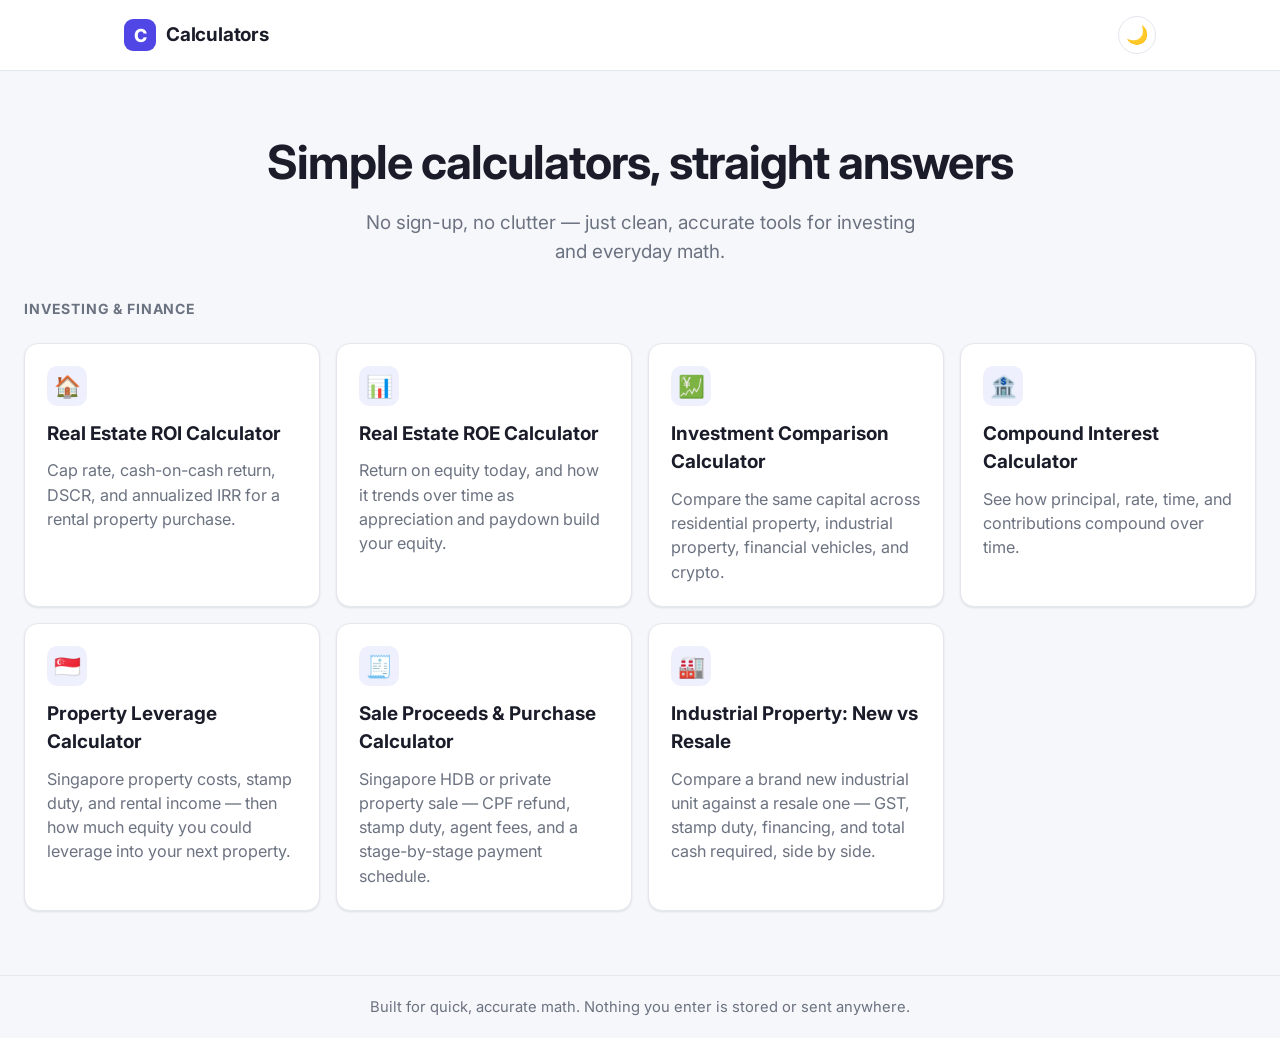
==== commit 14e3dbae: "Add Industrial Property: New vs Resale comparison calculator New calculator comparing a brand new in" ====
--- a/index.html
+++ b/index.html
@@ -65,6 +65,12 @@
         <h3>Sale Proceeds &amp; Purchase Calculator</h3>
         <p>Singapore HDB or private property sale — CPF refund, stamp duty, agent fees, and a stage-by-stage payment schedule.</p>
       </a>
+
+      <a class="calc-card" href="calculators/industrial-comparison.html">
+        <span class="icon">🏭</span>
+        <h3>Industrial Property: New vs Resale</h3>
+        <p>Compare a brand new industrial unit against a resale one — GST, stamp duty, financing, and total cash required, side by side.</p>
+      </a>
     </div>
   </main>
 
--- a/css/styles.css
+++ b/css/styles.css
@@ -28,6 +28,14 @@
   --hue-3: #be185d;
   --hue-4: #16a34a;
   --hue-5: #7c3aed;
+  /* Soft tinted backgrounds for the same hues — colorful enough to read as a distinct
+     zone, light enough that dark body text stays comfortably readable on top. */
+  --hue-0-soft: #eeedfd;
+  --hue-1-soft: #e3f6fa;
+  --hue-2-soft: #fdf1e2;
+  --hue-3-soft: #fce8f1;
+  --hue-4-soft: #e7f7ec;
+  --hue-5-soft: #f2eafd;
 }
 
 :root[data-theme="dark"] {
@@ -56,6 +64,12 @@
   --hue-3: #f472b6;
   --hue-4: #4ade80;
   --hue-5: #a78bfa;
+  --hue-0-soft: #262a44;
+  --hue-1-soft: #1a2e35;
+  --hue-2-soft: #332a1a;
+  --hue-3-soft: #35222f;
+  --hue-4-soft: #1c3327;
+  --hue-5-soft: #2c2440;
 }
 
 @media (prefers-color-scheme: dark) {
@@ -85,6 +99,12 @@
     --hue-3: #f472b6;
     --hue-4: #4ade80;
     --hue-5: #a78bfa;
+    --hue-0-soft: #262a44;
+    --hue-1-soft: #1a2e35;
+    --hue-2-soft: #332a1a;
+    --hue-3-soft: #35222f;
+    --hue-4-soft: #1c3327;
+    --hue-5-soft: #2c2440;
   }
 }
 
@@ -344,6 +364,14 @@
   }
 }
 
+.page-head-row {
+  display: flex;
+  align-items: flex-start;
+  justify-content: space-between;
+  gap: 16px;
+  flex-wrap: wrap;
+}
+
 .calc-page h1 {
   font-size: clamp(1.5rem, 3.5vw, 2rem);
   margin: 8px 0 4px;
@@ -353,6 +381,22 @@
 .calc-page .subtitle {
   color: var(--text-muted);
   margin: 0 0 28px;
+}
+
+/* Secondary/neutral action button — used standalone (outside a .field, where
+   .toolbar-btn's 100% width doesn't apply) for things like "Clear fields" that
+   shouldn't visually compete with a page's primary call-to-action. */
+.toolbar-btn.inline {
+  width: auto;
+  flex: none;
+}
+
+.toolbar-btn.ghost {
+  background: transparent;
+}
+
+.toolbar-btn.ghost:hover {
+  background: var(--surface-hover);
 }
 
 .panel {
@@ -375,10 +419,22 @@
   }
 }
 
+/* Each labeled part of a calculator (".panel-section") reads as its own colorful chip —
+   a soft tinted background, a bold matching left rail, and a heading colored to match —
+   rather than a plain block separated by a thin divider. The tint/rail color (--section-hue
+   / --section-hue-soft) is assigned by js/section-tone.js, which cycles --hue-0..5 based on
+   each section's position among same-class siblings; both variables are tuned per hue and
+   per light/dark theme so the heading text always has plenty of contrast against its own
+   background. Falls back to a plain neutral card if that script hasn't run for any reason. */
+.panel-section {
+  background: var(--section-hue-soft, var(--surface-hover));
+  border-radius: var(--radius-sm);
+  border-left: 4px solid var(--section-hue, var(--border));
+  padding: 18px 20px;
+}
+
 .panel-section + .panel-section {
-  margin-top: 30px;
-  padding-top: 26px;
-  border-top: 2px solid var(--section-hue, var(--border));
+  margin-top: 16px;
 }
 
 .panel-section-header {
@@ -386,25 +442,10 @@
 }
 
 .panel-section-header h2 {
-  font-size: 1rem;
+  font-size: 1.02rem;
+  font-weight: 800;
   margin: 0 0 3px;
-  display: flex;
-  align-items: center;
-  gap: 9px;
-}
-
-/* Colored square marker in front of each section heading — cycles through --hue-0..5
-   (assigned as --section-hue by js/section-tone.js, which counts each element's position
-   among same-class siblings so the coloring works regardless of what else shares the
-   parent). Falls back to a plain accent dot if that script hasn't run for any reason. */
-.panel-section-header h2::before,
-.results-section-title h2::before {
-  content: "";
-  flex: none;
-  width: 10px;
-  height: 10px;
-  border-radius: 3px;
-  background: var(--section-hue, var(--accent));
+  color: var(--section-hue, var(--text));
 }
 
 .panel-section-header p {
@@ -462,13 +503,16 @@
   align-items: center;
   border-radius: var(--radius-sm);
   border: 1px solid var(--border);
-  background: var(--bg);
+  background: var(--surface);
   transition: border-color 0.15s ease, box-shadow 0.15s ease;
 }
 
+/* Focusing a field inside a colored section glows with that section's own hue instead of
+   always the same accent color — a small touch that ties the input back to the colored
+   card it lives in. Falls back to the standard accent glow outside any colored section. */
 .input-wrap:focus-within {
-  border-color: var(--accent);
-  box-shadow: 0 0 0 3px var(--accent-soft);
+  border-color: var(--section-hue, var(--accent));
+  box-shadow: 0 0 0 3px var(--section-hue-soft, var(--accent-soft));
 }
 
 .input-wrap .prefix,
@@ -494,7 +538,7 @@
   padding: 11px 14px;
   border-radius: var(--radius-sm);
   border: 1px solid var(--border);
-  background: var(--bg);
+  background: var(--surface);
   color: var(--text);
   font-size: 1rem;
   font-family: inherit;
@@ -514,8 +558,8 @@
 input[type="text"]:focus,
 select:focus {
   outline: none;
-  border-color: var(--accent);
-  box-shadow: 0 0 0 3px var(--accent-soft);
+  border-color: var(--section-hue, var(--accent));
+  box-shadow: 0 0 0 3px var(--section-hue-soft, var(--accent-soft));
 }
 
 input[type="number"]::-webkit-outer-spin-button,
@@ -550,7 +594,7 @@
   padding: 11px 14px;
   border-radius: var(--radius-sm);
   border: 1px solid var(--border);
-  background: var(--bg);
+  background: var(--surface);
   color: var(--text-muted);
   font-size: 1rem;
 }
@@ -563,10 +607,23 @@
 }
 
 .result-tile {
-  background: var(--bg);
+  background: var(--surface);
   border: 1px solid var(--border);
   border-radius: var(--radius-sm);
   padding: 16px;
+  border-bottom: 3px solid var(--border);
+}
+
+/* A colored bottom edge that matches whatever the tile's own value reads as — green for a
+   gain, red for a cost, accent for the headline figure — reinforcing the number's color
+   without needing a fourth color cue. Degrades gracefully to the plain border above in any
+   browser without :has() support. */
+.result-tile:has(.value.positive) {
+  border-bottom-color: var(--positive);
+}
+
+.result-tile:has(.value.negative) {
+  border-bottom-color: var(--negative);
 }
 
 .result-tile .label {
@@ -595,6 +652,7 @@
 .result-tile.primary {
   background: var(--accent-soft);
   border-color: transparent;
+  border-bottom-color: var(--accent);
 }
 
 .result-tile.primary .value {
@@ -612,14 +670,15 @@
 }
 
 .results-section {
-  margin-top: 30px;
-  padding-top: 24px;
-  border-top: 2px solid var(--section-hue, var(--border));
+  background: var(--section-hue-soft, var(--surface-hover));
+  border-radius: var(--radius-sm);
+  border-left: 4px solid var(--section-hue, var(--border));
+  padding: 18px 20px;
+  margin-top: 16px;
 }
 
 .results-section:first-of-type {
   margin-top: 26px;
-  padding-top: 24px;
 }
 
 .results-section-title {
@@ -631,11 +690,10 @@
 }
 
 .results-section-title h2 {
-  font-size: 1rem;
+  font-size: 1.02rem;
+  font-weight: 800;
   margin: 0;
-  display: flex;
-  align-items: center;
-  gap: 9px;
+  color: var(--section-hue, var(--text));
 }
 
 .results-section-title .note {
@@ -1249,7 +1307,7 @@
 }
 
 .seller-card {
-  background: var(--bg);
+  background: var(--surface);
   border: 1px solid var(--border);
   border-radius: var(--radius-sm);
   padding: 14px;
@@ -1448,125 +1506,68 @@
   margin: 0 0 16px;
 }
 
-/* Save-for-client toolbar buttons */
-
-.toolbar-btn {
-  appearance: none;
-  border: 1px solid var(--border);
-  background: var(--surface);
-  color: var(--text);
-  font: inherit;
-  font-weight: 600;
-  font-size: 0.85rem;
-  padding: 9px 16px;
-  border-radius: 8px;
-  cursor: pointer;
-  white-space: nowrap;
-  width: 100%;
-}
-
-.toolbar-btn:hover {
-  background: var(--surface-hover);
-}
-
-.toolbar-btn.primary {
-  background: var(--accent);
-  color: #fff;
-  border-color: var(--accent);
-}
-
-.toolbar-btn.primary:hover {
-  opacity: 0.9;
-}
-
-.toolbar-btn.danger {
+.print-footer {
+  margin-top: 16px;
+  font-size: 0.68rem;
+  line-height: 1.45;
+  color: #666;
+}
+
+/* Industrial New-vs-Resale comparison: two equal panels side by side (stacking on
+   narrow screens) rather than the tabbed one-at-a-time layout used elsewhere, since the
+   whole point here is seeing both options at once. */
+.compare-grid {
+  display: grid;
+  grid-template-columns: 1fr;
+  gap: 24px;
+  align-items: start;
+}
+
+@media (min-width: 900px) {
+  .compare-grid {
+    grid-template-columns: 1fr 1fr;
+  }
+}
+
+.compare-col-title {
+  font-size: 1.1rem;
+  font-weight: 800;
+  margin: 0 0 18px;
+  padding-bottom: 12px;
+  border-bottom: 2px solid var(--border);
+}
+
+.compare-col-title.tone-new {
+  color: var(--hue-0);
+  border-bottom-color: var(--hue-0);
+}
+
+.compare-col-title.tone-resale {
+  color: var(--hue-1);
+  border-bottom-color: var(--hue-1);
+}
+
+.comparison-table th:nth-child(2),
+.comparison-table th:nth-child(3),
+.comparison-table th:nth-child(4),
+.comparison-table td:nth-child(2),
+.comparison-table td:nth-child(3),
+.comparison-table td:nth-child(4) {
+  text-align: right;
+}
+
+.comparison-table tbody tr.emphasize td {
+  font-weight: 800;
+  font-size: 0.95rem;
+  border-top: 2px solid var(--border);
+  border-bottom: 2px solid var(--border);
+}
+
+.comparison-table td.diff-better {
+  color: var(--positive);
+  font-weight: 700;
+}
+
+.comparison-table td.diff-worse {
   color: var(--negative);
-  border-color: var(--negative);
-  width: auto;
-}
-
-.toolbar-btn:disabled {
-  opacity: 0.5;
-  cursor: default;
-}
-
-/* Single-page PDF export — a purpose-built printable summary, hidden on screen and
-   swapped in for everything else only when printing. Browsers usually strip backgrounds
-   and force black-on-white for print regardless of dark mode, so this uses fixed ink-
-   friendly colors instead of the theme's CSS variables. */
-
-.print-only {
-  display: none;
-}
-
-@media print {
-  .no-print {
-    display: none !important;
-  }
-  .print-only {
-    display: block !important;
-  }
-  body {
-    background: #fff;
-  }
-  .calc-page {
-    padding: 0;
-    max-width: none;
-  }
-}
-
-.print-header h1 {
-  font-size: 1.35rem;
-  margin: 0 0 6px;
-  color: #000;
-}
-
-.print-meta {
-  display: flex;
-  gap: 24px;
-  font-size: 0.85rem;
-  color: #333;
-  margin-bottom: 18px;
-  padding-bottom: 12px;
-  border-bottom: 2px solid #000;
-}
-
-.print-columns {
-  display: grid;
-  grid-template-columns: 1fr 1fr;
-  gap: 28px;
-}
-
-.print-col h2 {
-  font-size: 1rem;
-  color: #000;
-  border-bottom: 1.5px solid #000;
-  padding-bottom: 5px;
-  margin: 0 0 10px;
-}
-
-.print-row {
-  display: flex;
-  justify-content: space-between;
-  gap: 12px;
-  padding: 4px 0;
-  border-bottom: 1px solid #ddd;
-  font-size: 0.82rem;
-  color: #111;
-}
-
-.print-row.emphasize {
-  font-weight: 700;
-  border-bottom: 1.5px solid #000;
-}
-
-.print-row strong {
-  font-weight: 700;
-  text-align: right;
-}
-
-.print-footer {
-  margin-top: 22px;
-  font-size: 0.7rem;
-  color: #555;
-}
+}
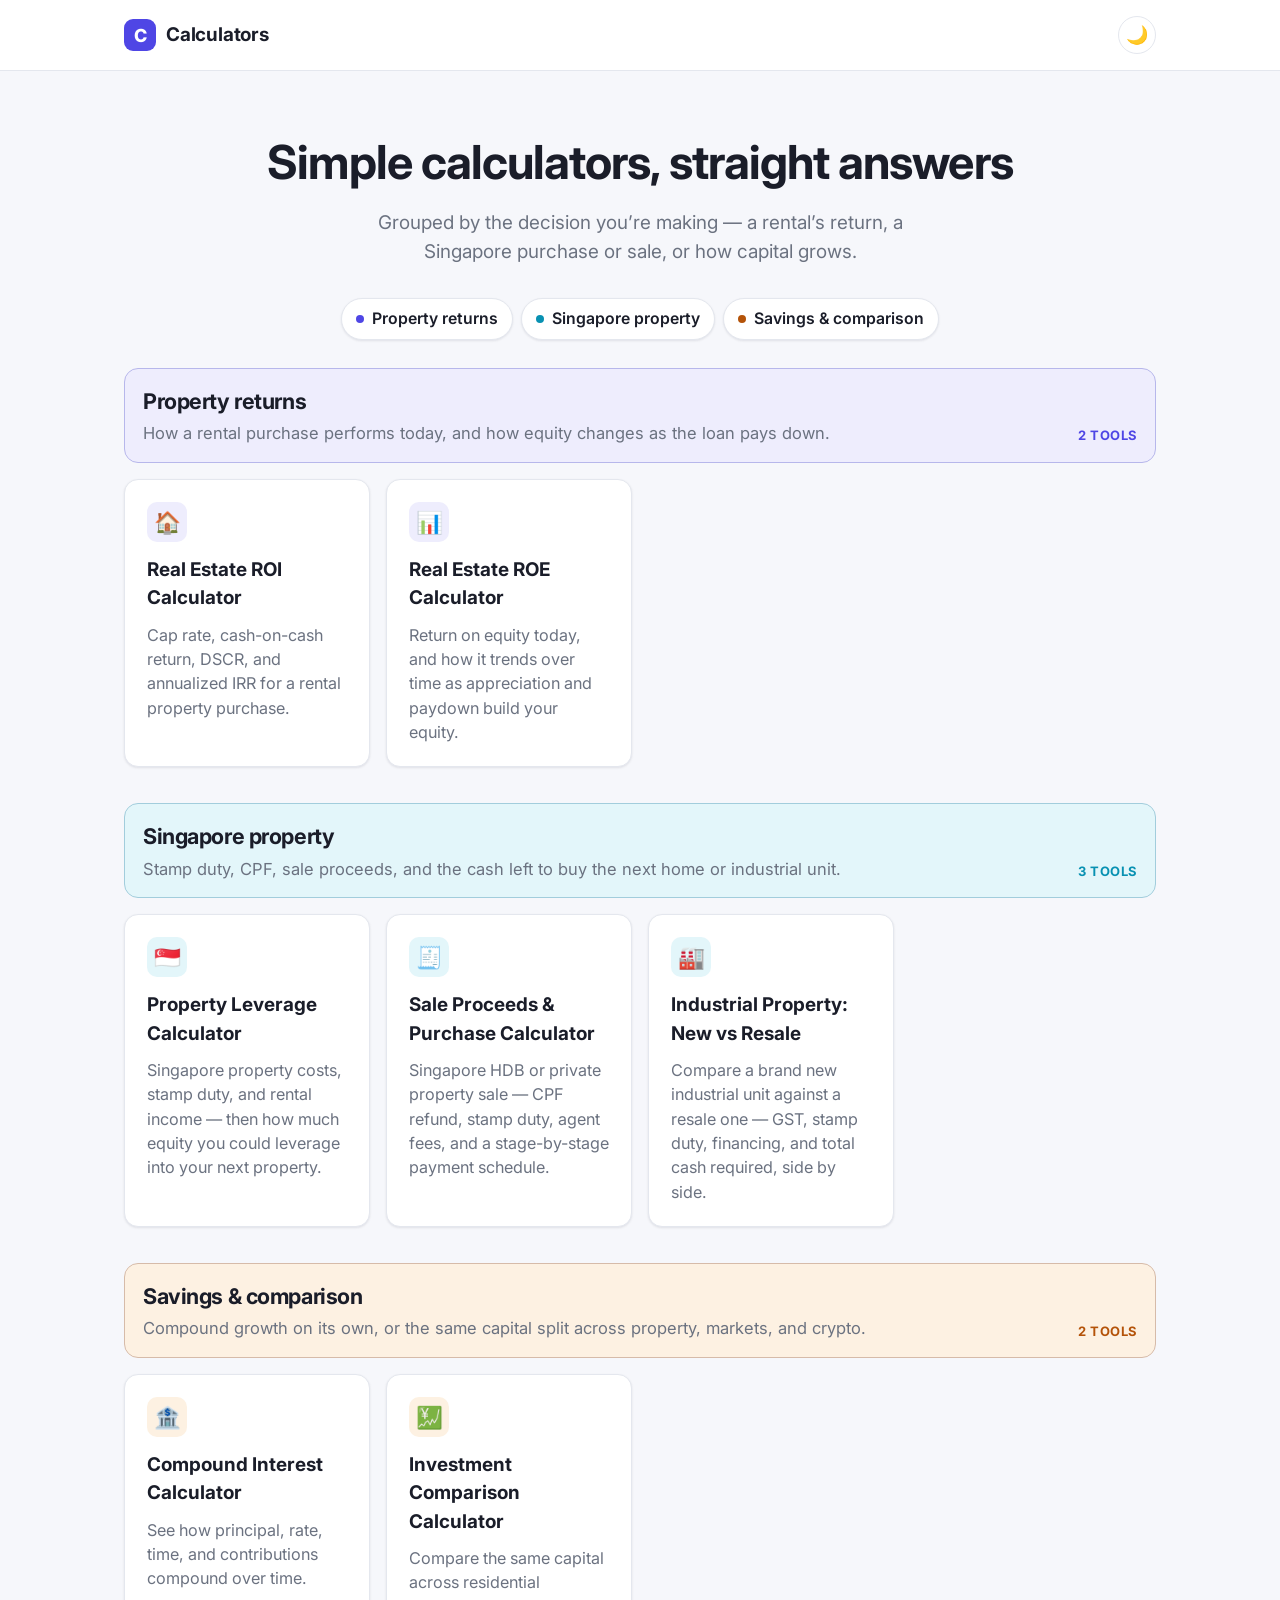
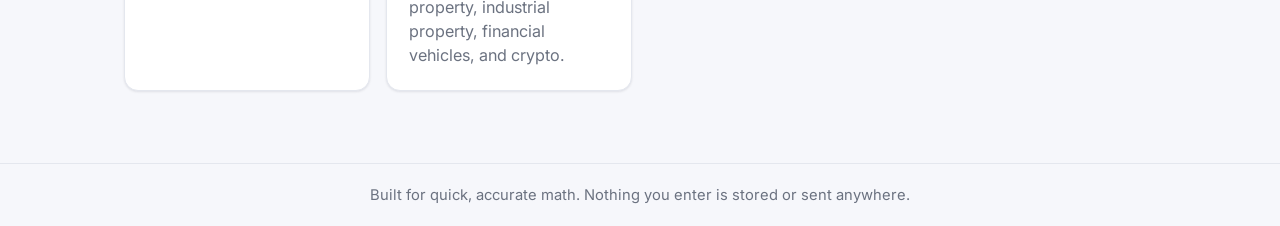
==== commit 840f577e: "Group home-page calculators into three categories The index listed every tool under one Investing & " ====
--- a/index.html
+++ b/index.html
@@ -25,52 +25,90 @@
   <main>
     <section class="hero">
       <h1>Simple calculators, straight answers</h1>
-      <p>No sign-up, no clutter — just clean, accurate tools for investing and everyday math.</p>
+      <p>Grouped by the decision you’re making — a rental’s return, a Singapore purchase or sale, or how capital grows.</p>
     </section>
 
-    <div class="section-label">Investing &amp; Finance</div>
-    <div class="calc-grid">
-      <a class="calc-card" href="calculators/roi.html">
-        <span class="icon">🏠</span>
-        <h3>Real Estate ROI Calculator</h3>
-        <p>Cap rate, cash-on-cash return, DSCR, and annualized IRR for a rental property purchase.</p>
-      </a>
+    <nav class="catalog-nav" aria-label="Calculator categories">
+      <a class="tone-returns" href="#property-returns"><span class="dot" aria-hidden="true"></span>Property returns</a>
+      <a class="tone-singapore" href="#singapore-property"><span class="dot" aria-hidden="true"></span>Singapore property</a>
+      <a class="tone-investing" href="#savings-investing"><span class="dot" aria-hidden="true"></span>Savings &amp; comparison</a>
+    </nav>
 
-      <a class="calc-card" href="calculators/roe.html">
-        <span class="icon">📊</span>
-        <h3>Real Estate ROE Calculator</h3>
-        <p>Return on equity today, and how it trends over time as appreciation and paydown build your equity.</p>
-      </a>
+    <div class="catalog">
+      <section class="catalog-group tone-returns" id="property-returns">
+        <header>
+          <div>
+            <h2>Property returns</h2>
+            <p>How a rental purchase performs today, and how equity changes as the loan pays down.</p>
+          </div>
+          <span class="catalog-count">2 tools</span>
+        </header>
+        <div class="calc-grid">
+          <a class="calc-card" href="calculators/roi.html">
+            <span class="icon">🏠</span>
+            <h3>Real Estate ROI Calculator</h3>
+            <p>Cap rate, cash-on-cash return, DSCR, and annualized IRR for a rental property purchase.</p>
+          </a>
 
-      <a class="calc-card" href="calculators/comparison.html">
-        <span class="icon">💹</span>
-        <h3>Investment Comparison Calculator</h3>
-        <p>Compare the same capital across residential property, industrial property, financial vehicles, and crypto.</p>
-      </a>
+          <a class="calc-card" href="calculators/roe.html">
+            <span class="icon">📊</span>
+            <h3>Real Estate ROE Calculator</h3>
+            <p>Return on equity today, and how it trends over time as appreciation and paydown build your equity.</p>
+          </a>
+        </div>
+      </section>
 
-      <a class="calc-card" href="calculators/compound-interest.html">
-        <span class="icon">🏦</span>
-        <h3>Compound Interest Calculator</h3>
-        <p>See how principal, rate, time, and contributions compound over time.</p>
-      </a>
+      <section class="catalog-group tone-singapore" id="singapore-property">
+        <header>
+          <div>
+            <h2>Singapore property</h2>
+            <p>Stamp duty, CPF, sale proceeds, and the cash left to buy the next home or industrial unit.</p>
+          </div>
+          <span class="catalog-count">3 tools</span>
+        </header>
+        <div class="calc-grid">
+          <a class="calc-card" href="calculators/property-leverage.html">
+            <span class="icon">🇸🇬</span>
+            <h3>Property Leverage Calculator</h3>
+            <p>Singapore property costs, stamp duty, and rental income — then how much equity you could leverage into your next property.</p>
+          </a>
 
-      <a class="calc-card" href="calculators/property-leverage.html">
-        <span class="icon">🇸🇬</span>
-        <h3>Property Leverage Calculator</h3>
-        <p>Singapore property costs, stamp duty, and rental income — then how much equity you could leverage into your next property.</p>
-      </a>
+          <a class="calc-card" href="calculators/property-transaction.html">
+            <span class="icon">🧾</span>
+            <h3>Sale Proceeds &amp; Purchase Calculator</h3>
+            <p>Singapore HDB or private property sale — CPF refund, stamp duty, agent fees, and a stage-by-stage payment schedule.</p>
+          </a>
 
-      <a class="calc-card" href="calculators/property-transaction.html">
-        <span class="icon">🧾</span>
-        <h3>Sale Proceeds &amp; Purchase Calculator</h3>
-        <p>Singapore HDB or private property sale — CPF refund, stamp duty, agent fees, and a stage-by-stage payment schedule.</p>
-      </a>
+          <a class="calc-card" href="calculators/industrial-comparison.html">
+            <span class="icon">🏭</span>
+            <h3>Industrial Property: New vs Resale</h3>
+            <p>Compare a brand new industrial unit against a resale one — GST, stamp duty, financing, and total cash required, side by side.</p>
+          </a>
+        </div>
+      </section>
 
-      <a class="calc-card" href="calculators/industrial-comparison.html">
-        <span class="icon">🏭</span>
-        <h3>Industrial Property: New vs Resale</h3>
-        <p>Compare a brand new industrial unit against a resale one — GST, stamp duty, financing, and total cash required, side by side.</p>
-      </a>
+      <section class="catalog-group tone-investing" id="savings-investing">
+        <header>
+          <div>
+            <h2>Savings &amp; comparison</h2>
+            <p>Compound growth on its own, or the same capital split across property, markets, and crypto.</p>
+          </div>
+          <span class="catalog-count">2 tools</span>
+        </header>
+        <div class="calc-grid">
+          <a class="calc-card" href="calculators/compound-interest.html">
+            <span class="icon">🏦</span>
+            <h3>Compound Interest Calculator</h3>
+            <p>See how principal, rate, time, and contributions compound over time.</p>
+          </a>
+
+          <a class="calc-card" href="calculators/comparison.html">
+            <span class="icon">💹</span>
+            <h3>Investment Comparison Calculator</h3>
+            <p>Compare the same capital across residential property, industrial property, financial vehicles, and crypto.</p>
+          </a>
+        </div>
+      </section>
     </div>
   </main>
 
--- a/css/styles.css
+++ b/css/styles.css
@@ -238,13 +238,125 @@
   margin: 0 auto;
 }
 
+.catalog-nav {
+  display: flex;
+  flex-wrap: wrap;
+  justify-content: center;
+  gap: 8px;
+  max-width: 1080px;
+  margin: 0 auto;
+  padding: 0 clamp(16px, 4vw, 24px);
+}
+
+.catalog-nav a {
+  display: inline-flex;
+  align-items: center;
+  gap: 8px;
+  border: 1px solid var(--border);
+  background: var(--surface);
+  border-radius: 999px;
+  padding: 8px 14px;
+  font-size: 0.88rem;
+  font-weight: 600;
+  box-shadow: var(--shadow);
+}
+
+.catalog-nav a:hover {
+  border-color: var(--group-accent, var(--accent));
+  color: var(--group-accent, var(--accent));
+}
+
+.catalog-nav .dot {
+  width: 8px;
+  height: 8px;
+  border-radius: 999px;
+  background: var(--group-accent, var(--accent));
+}
+
+.catalog {
+  max-width: 1080px;
+  margin: 0 auto;
+  padding: 28px clamp(16px, 4vw, 24px) 72px;
+  display: flex;
+  flex-direction: column;
+  gap: 36px;
+}
+
+.tone-returns {
+  --group-accent: var(--hue-0);
+  --group-soft: var(--hue-0-soft);
+}
+
+.tone-singapore {
+  --group-accent: var(--hue-1);
+  --group-soft: var(--hue-1-soft);
+}
+
+.tone-investing {
+  --group-accent: var(--hue-2);
+  --group-soft: var(--hue-2-soft);
+}
+
+.catalog-group {
+  scroll-margin-top: 84px;
+}
+
+.catalog-group header {
+  display: flex;
+  align-items: flex-end;
+  justify-content: space-between;
+  gap: 16px;
+  padding: 16px 18px;
+  border-radius: var(--radius);
+  background: var(--group-soft);
+  border: 1px solid color-mix(in srgb, var(--group-accent) 30%, var(--border));
+}
+
+.catalog-group h2 {
+  margin: 0;
+  font-size: 1.2rem;
+  letter-spacing: -0.02em;
+}
+
+.catalog-group header p {
+  margin: 4px 0 0;
+  color: var(--text-muted);
+  font-size: 0.92rem;
+}
+
+.catalog-count {
+  flex: none;
+  font-size: 0.72rem;
+  font-weight: 700;
+  letter-spacing: 0.04em;
+  text-transform: uppercase;
+  color: var(--group-accent);
+}
+
 .calc-grid {
   display: grid;
   grid-template-columns: repeat(auto-fill, minmax(min(240px, 100%), 1fr));
   gap: 16px;
-  padding: 24px clamp(16px, 4vw, 24px) 64px;
-  max-width: 1280px;
-  margin: 0 auto;
+}
+
+.catalog-group .calc-grid {
+  padding-top: 16px;
+}
+
+.catalog-group .calc-card .icon {
+  background: var(--group-soft);
+  color: var(--group-accent);
+}
+
+.catalog-group .calc-card:hover {
+  border-color: var(--group-accent);
+}
+
+@media (max-width: 640px) {
+  .catalog-group header {
+    flex-direction: column;
+    align-items: flex-start;
+  }
 }
 
 .calc-card {
@@ -1513,54 +1625,114 @@
   color: #666;
 }
 
-/* Industrial New-vs-Resale comparison: two equal panels side by side (stacking on
-   narrow screens) rather than the tabbed one-at-a-time layout used elsewhere, since the
-   whole point here is seeing both options at once. */
-.compare-grid {
-  display: grid;
-  grid-template-columns: 1fr;
-  gap: 24px;
-  align-items: start;
-}
-
-@media (min-width: 900px) {
-  .compare-grid {
-    grid-template-columns: 1fr 1fr;
-  }
-}
-
-.compare-col-title {
-  font-size: 1.1rem;
+/* Industrial New-vs-Resale comparison: every category is a table row, with the New and
+   Resale columns tinted in their own color all the way down — not just in the header —
+   so the two sides stay visually distinct at a glance, and every row's cells share the
+   same height automatically since they're genuine table cells rather than two
+   independently-flowing columns. */
+.data-table.input-table,
+.data-table.comparison-table {
+  table-layout: fixed;
+  white-space: normal;
+}
+
+.input-table th,
+.input-table td,
+.comparison-table th,
+.comparison-table td {
+  vertical-align: middle;
+}
+
+.input-table th:first-child,
+.input-table td:first-child {
+  width: 30%;
+}
+
+.comparison-table th:first-child,
+.comparison-table td:first-child {
+  width: 34%;
+}
+
+.input-table th.col-new,
+.input-table td.col-new,
+.comparison-table th.col-new,
+.comparison-table td.col-new {
+  text-align: left;
+  background: var(--hue-0-soft);
+}
+
+.input-table th.col-resale,
+.input-table td.col-resale,
+.comparison-table th.col-resale,
+.comparison-table td.col-resale {
+  text-align: left;
+  background: var(--hue-1-soft);
+}
+
+.comparison-table th.col-new,
+.comparison-table td.col-new,
+.comparison-table th.col-resale,
+.comparison-table td.col-resale {
+  text-align: right;
+}
+
+.input-table thead th.col-new,
+.comparison-table thead th.col-new {
+  color: var(--hue-0);
+  border-bottom: 3px solid var(--hue-0);
+}
+
+.input-table thead th.col-resale,
+.comparison-table thead th.col-resale {
+  color: var(--hue-1);
+  border-bottom: 3px solid var(--hue-1);
+}
+
+.input-table td .hint {
+  white-space: normal;
+}
+
+.row-hint {
+  display: block;
+  font-weight: 400;
+  font-size: 0.72rem;
+  color: var(--text-muted);
+  margin-top: 2px;
+  white-space: normal;
+}
+
+.optional {
+  font-weight: 400;
+  color: var(--text-muted);
+}
+
+.display-value.strong {
   font-weight: 800;
-  margin: 0 0 18px;
-  padding-bottom: 12px;
-  border-bottom: 2px solid var(--border);
-}
-
-.compare-col-title.tone-new {
-  color: var(--hue-0);
-  border-bottom-color: var(--hue-0);
-}
-
-.compare-col-title.tone-resale {
-  color: var(--hue-1);
-  border-bottom-color: var(--hue-1);
-}
-
-.comparison-table th:nth-child(2),
-.comparison-table th:nth-child(3),
-.comparison-table th:nth-child(4),
-.comparison-table td:nth-child(2),
-.comparison-table td:nth-child(3),
-.comparison-table td:nth-child(4) {
-  text-align: right;
-}
-
-.comparison-table tbody tr.emphasize td {
+  font-size: 1.05rem;
+  color: var(--text);
+}
+
+/* A visibly smaller segmented control for a single yes/no toggle sitting inside a table
+   cell, where the full-size pill used for multi-option toggles elsewhere would dominate
+   the row. */
+.segmented.compact {
+  padding: 2px;
+  gap: 2px;
+}
+
+.segmented.compact button {
+  padding: 5px 12px;
+  font-size: 0.78rem;
+}
+
+.data-table tbody tr.emphasize td {
   font-weight: 800;
-  font-size: 0.95rem;
   border-top: 2px solid var(--border);
   border-bottom: 2px solid var(--border);
+}
+
+.comparison-table tbody tr.emphasize td {
+  font-size: 0.95rem;
 }
 
 .comparison-table td.diff-better {
@@ -1571,3 +1743,8 @@
 .comparison-table td.diff-worse {
   color: var(--negative);
 }
+
+.comparison-table td:last-child {
+  text-align: right;
+}
+
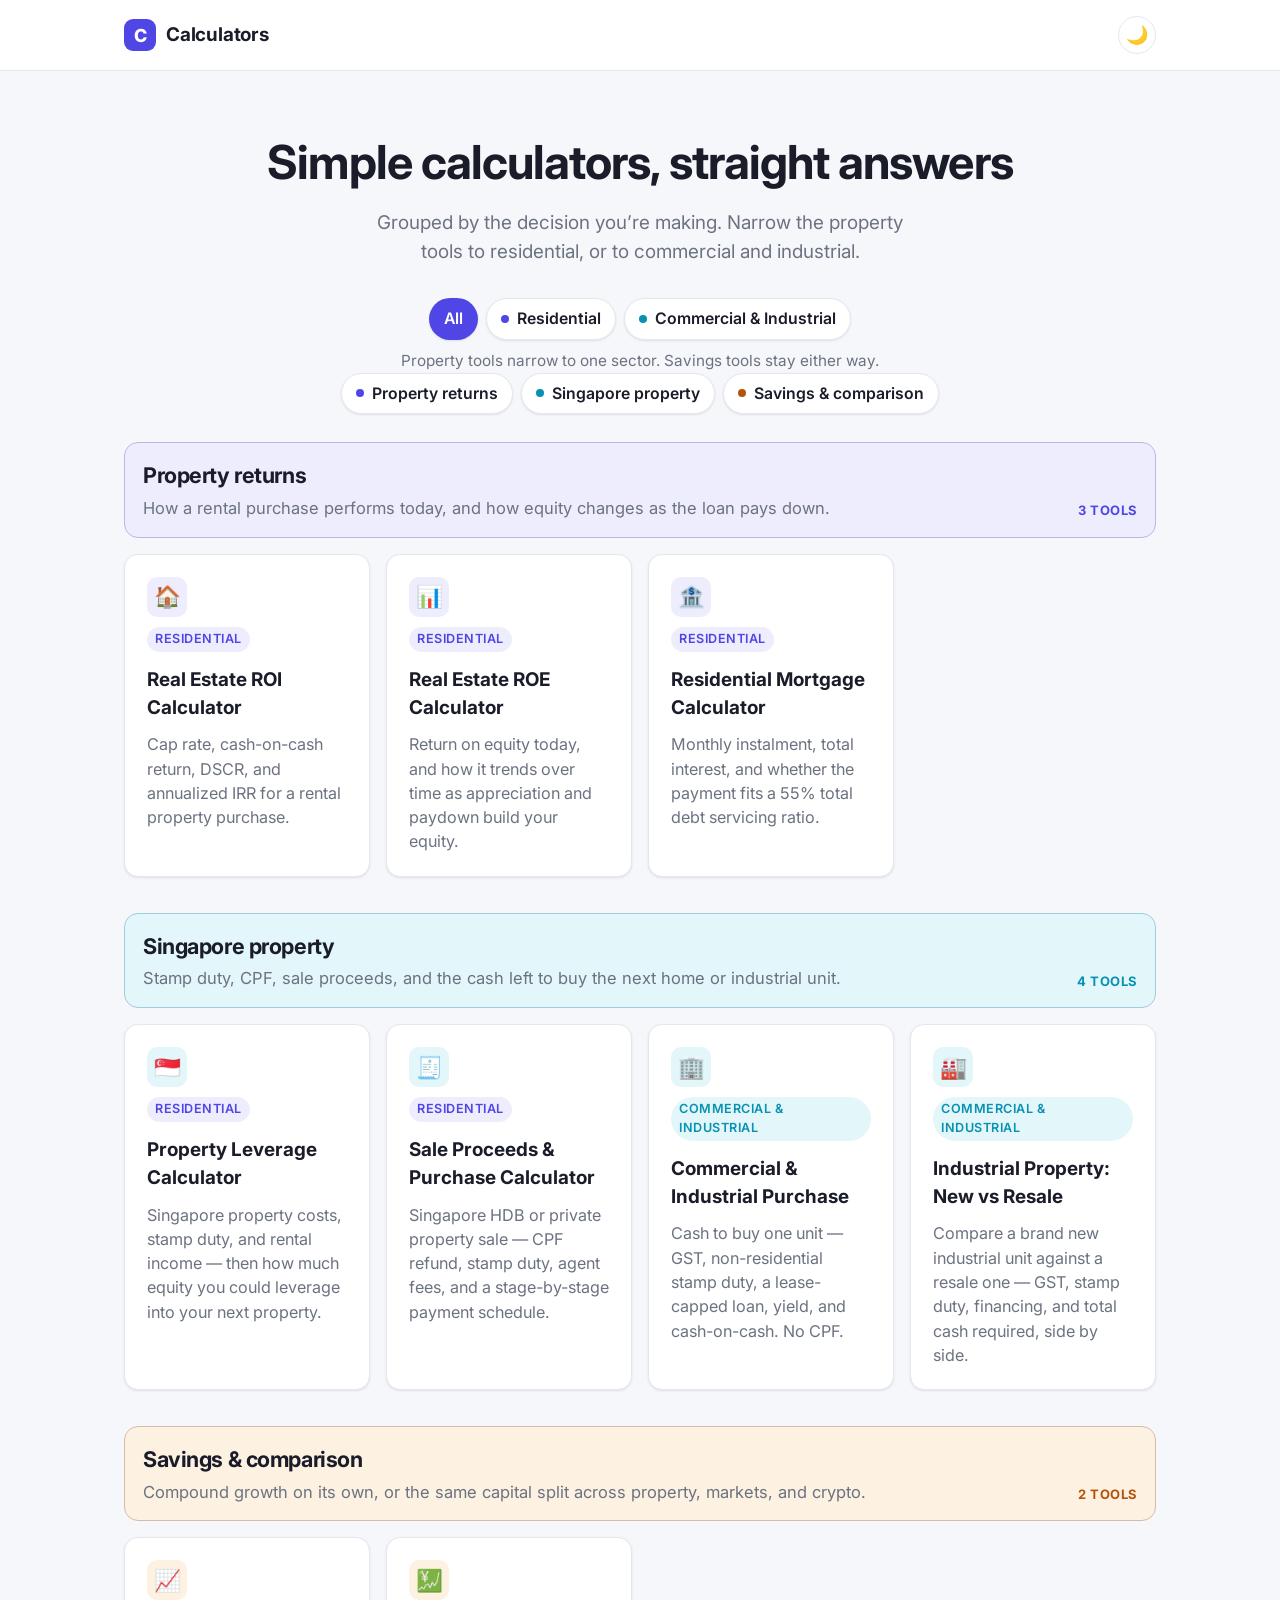
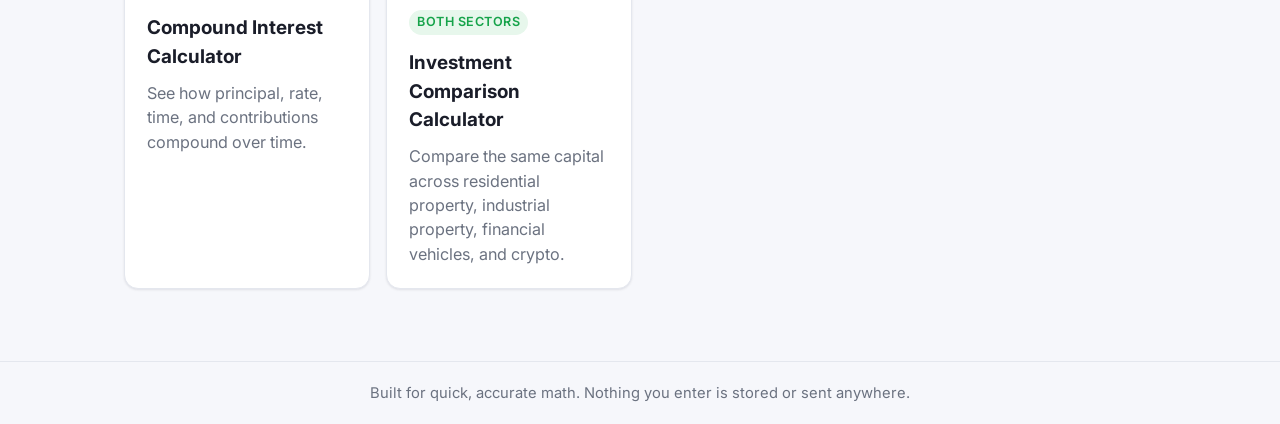
==== commit 63fe213e: "Filter the catalog by residential or commercial Keep the decision groups, and add a property-type sw" ====
--- a/index.html
+++ b/index.html
@@ -25,8 +25,17 @@
   <main>
     <section class="hero">
       <h1>Simple calculators, straight answers</h1>
-      <p>Grouped by the decision you’re making — a rental’s return, a Singapore purchase or sale, or how capital grows.</p>
+      <p>Grouped by the decision you’re making. Narrow the property tools to residential, or to commercial and industrial.</p>
     </section>
+
+    <div class="sector-bar">
+      <div class="sector-filter" role="group" aria-label="Property type">
+        <button type="button" data-sector="all" class="active" aria-pressed="true">All</button>
+        <button type="button" class="tone-returns" data-sector="residential" aria-pressed="false"><span class="dot" aria-hidden="true"></span>Residential</button>
+        <button type="button" class="tone-singapore" data-sector="commercial" aria-pressed="false"><span class="dot" aria-hidden="true"></span>Commercial &amp; Industrial</button>
+      </div>
+      <p class="sector-note">Property tools narrow to one sector. Savings tools stay either way.</p>
+    </div>
 
     <nav class="catalog-nav" aria-label="Calculator categories">
       <a class="tone-returns" href="#property-returns"><span class="dot" aria-hidden="true"></span>Property returns</a>
@@ -41,19 +50,28 @@
             <h2>Property returns</h2>
             <p>How a rental purchase performs today, and how equity changes as the loan pays down.</p>
           </div>
-          <span class="catalog-count">2 tools</span>
+          <span class="catalog-count">3 tools</span>
         </header>
         <div class="calc-grid">
-          <a class="calc-card" href="calculators/roi.html">
+          <a class="calc-card" href="calculators/roi.html" data-sector="residential">
             <span class="icon">🏠</span>
+            <span class="badge residential">Residential</span>
             <h3>Real Estate ROI Calculator</h3>
             <p>Cap rate, cash-on-cash return, DSCR, and annualized IRR for a rental property purchase.</p>
           </a>
 
-          <a class="calc-card" href="calculators/roe.html">
+          <a class="calc-card" href="calculators/roe.html" data-sector="residential">
             <span class="icon">📊</span>
+            <span class="badge residential">Residential</span>
             <h3>Real Estate ROE Calculator</h3>
             <p>Return on equity today, and how it trends over time as appreciation and paydown build your equity.</p>
+          </a>
+
+          <a class="calc-card" href="calculators/residential-mortgage.html" data-sector="residential">
+            <span class="icon">🏦</span>
+            <span class="badge residential">Residential</span>
+            <h3>Residential Mortgage Calculator</h3>
+            <p>Monthly instalment, total interest, and whether the payment fits a 55% total debt servicing ratio.</p>
           </a>
         </div>
       </section>
@@ -64,23 +82,33 @@
             <h2>Singapore property</h2>
             <p>Stamp duty, CPF, sale proceeds, and the cash left to buy the next home or industrial unit.</p>
           </div>
-          <span class="catalog-count">3 tools</span>
+          <span class="catalog-count">4 tools</span>
         </header>
         <div class="calc-grid">
-          <a class="calc-card" href="calculators/property-leverage.html">
+          <a class="calc-card" href="calculators/property-leverage.html" data-sector="residential">
             <span class="icon">🇸🇬</span>
+            <span class="badge residential">Residential</span>
             <h3>Property Leverage Calculator</h3>
             <p>Singapore property costs, stamp duty, and rental income — then how much equity you could leverage into your next property.</p>
           </a>
 
-          <a class="calc-card" href="calculators/property-transaction.html">
+          <a class="calc-card" href="calculators/property-transaction.html" data-sector="residential">
             <span class="icon">🧾</span>
+            <span class="badge residential">Residential</span>
             <h3>Sale Proceeds &amp; Purchase Calculator</h3>
             <p>Singapore HDB or private property sale — CPF refund, stamp duty, agent fees, and a stage-by-stage payment schedule.</p>
           </a>
 
-          <a class="calc-card" href="calculators/industrial-comparison.html">
+          <a class="calc-card" href="calculators/commercial-purchase.html" data-sector="commercial">
+            <span class="icon">🏢</span>
+            <span class="badge commercial">Commercial &amp; industrial</span>
+            <h3>Commercial &amp; Industrial Purchase</h3>
+            <p>Cash to buy one unit — GST, non-residential stamp duty, a lease-capped loan, yield, and cash-on-cash. No CPF.</p>
+          </a>
+
+          <a class="calc-card" href="calculators/industrial-comparison.html" data-sector="commercial">
             <span class="icon">🏭</span>
+            <span class="badge commercial">Commercial &amp; industrial</span>
             <h3>Industrial Property: New vs Resale</h3>
             <p>Compare a brand new industrial unit against a resale one — GST, stamp duty, financing, and total cash required, side by side.</p>
           </a>
@@ -96,14 +124,15 @@
           <span class="catalog-count">2 tools</span>
         </header>
         <div class="calc-grid">
-          <a class="calc-card" href="calculators/compound-interest.html">
-            <span class="icon">🏦</span>
+          <a class="calc-card" href="calculators/compound-interest.html" data-sector="general">
+            <span class="icon">📈</span>
             <h3>Compound Interest Calculator</h3>
             <p>See how principal, rate, time, and contributions compound over time.</p>
           </a>
 
-          <a class="calc-card" href="calculators/comparison.html">
+          <a class="calc-card" href="calculators/comparison.html" data-sector="both">
             <span class="icon">💹</span>
+            <span class="badge both">Both sectors</span>
             <h3>Investment Comparison Calculator</h3>
             <p>Compare the same capital across residential property, industrial property, financial vehicles, and crypto.</p>
           </a>
@@ -117,5 +146,6 @@
   </footer>
 
   <script src="js/theme.js"></script>
+  <script src="js/catalog.js"></script>
 </body>
 </html>
--- a/css/styles.css
+++ b/css/styles.css
@@ -428,6 +428,80 @@
   color: var(--text-muted);
 }
 
+.badge.residential {
+  background: var(--hue-0-soft);
+  color: var(--hue-0);
+}
+
+.badge.commercial {
+  background: var(--hue-1-soft);
+  color: var(--hue-1);
+}
+
+.badge.both {
+  background: var(--hue-4-soft);
+  color: var(--hue-4);
+}
+
+.sector-bar {
+  max-width: 1080px;
+  margin: 0 auto;
+  padding: 0 clamp(16px, 4vw, 24px);
+  text-align: center;
+}
+
+.sector-filter {
+  display: flex;
+  flex-wrap: wrap;
+  justify-content: center;
+  gap: 8px;
+}
+
+.sector-filter button {
+  display: inline-flex;
+  align-items: center;
+  gap: 8px;
+  border: 1px solid var(--border);
+  background: var(--surface);
+  color: var(--text);
+  border-radius: 999px;
+  padding: 8px 14px;
+  font: inherit;
+  font-size: 0.88rem;
+  font-weight: 600;
+  box-shadow: var(--shadow);
+  cursor: pointer;
+}
+
+.sector-filter button .dot {
+  width: 8px;
+  height: 8px;
+  border-radius: 999px;
+  background: var(--group-accent, var(--accent));
+}
+
+.sector-filter button:hover {
+  border-color: var(--group-accent, var(--accent));
+  color: var(--group-accent, var(--accent));
+}
+
+.sector-filter button.active,
+.sector-filter button.active:hover {
+  background: var(--group-accent, var(--accent));
+  border-color: transparent;
+  color: #fff;
+}
+
+.sector-filter button.active .dot {
+  background: #fff;
+}
+
+.sector-note {
+  margin: 10px 0 0;
+  color: var(--text-muted);
+  font-size: 0.85rem;
+}
+
 .section-label {
   max-width: 1280px;
   margin: 0 auto;
